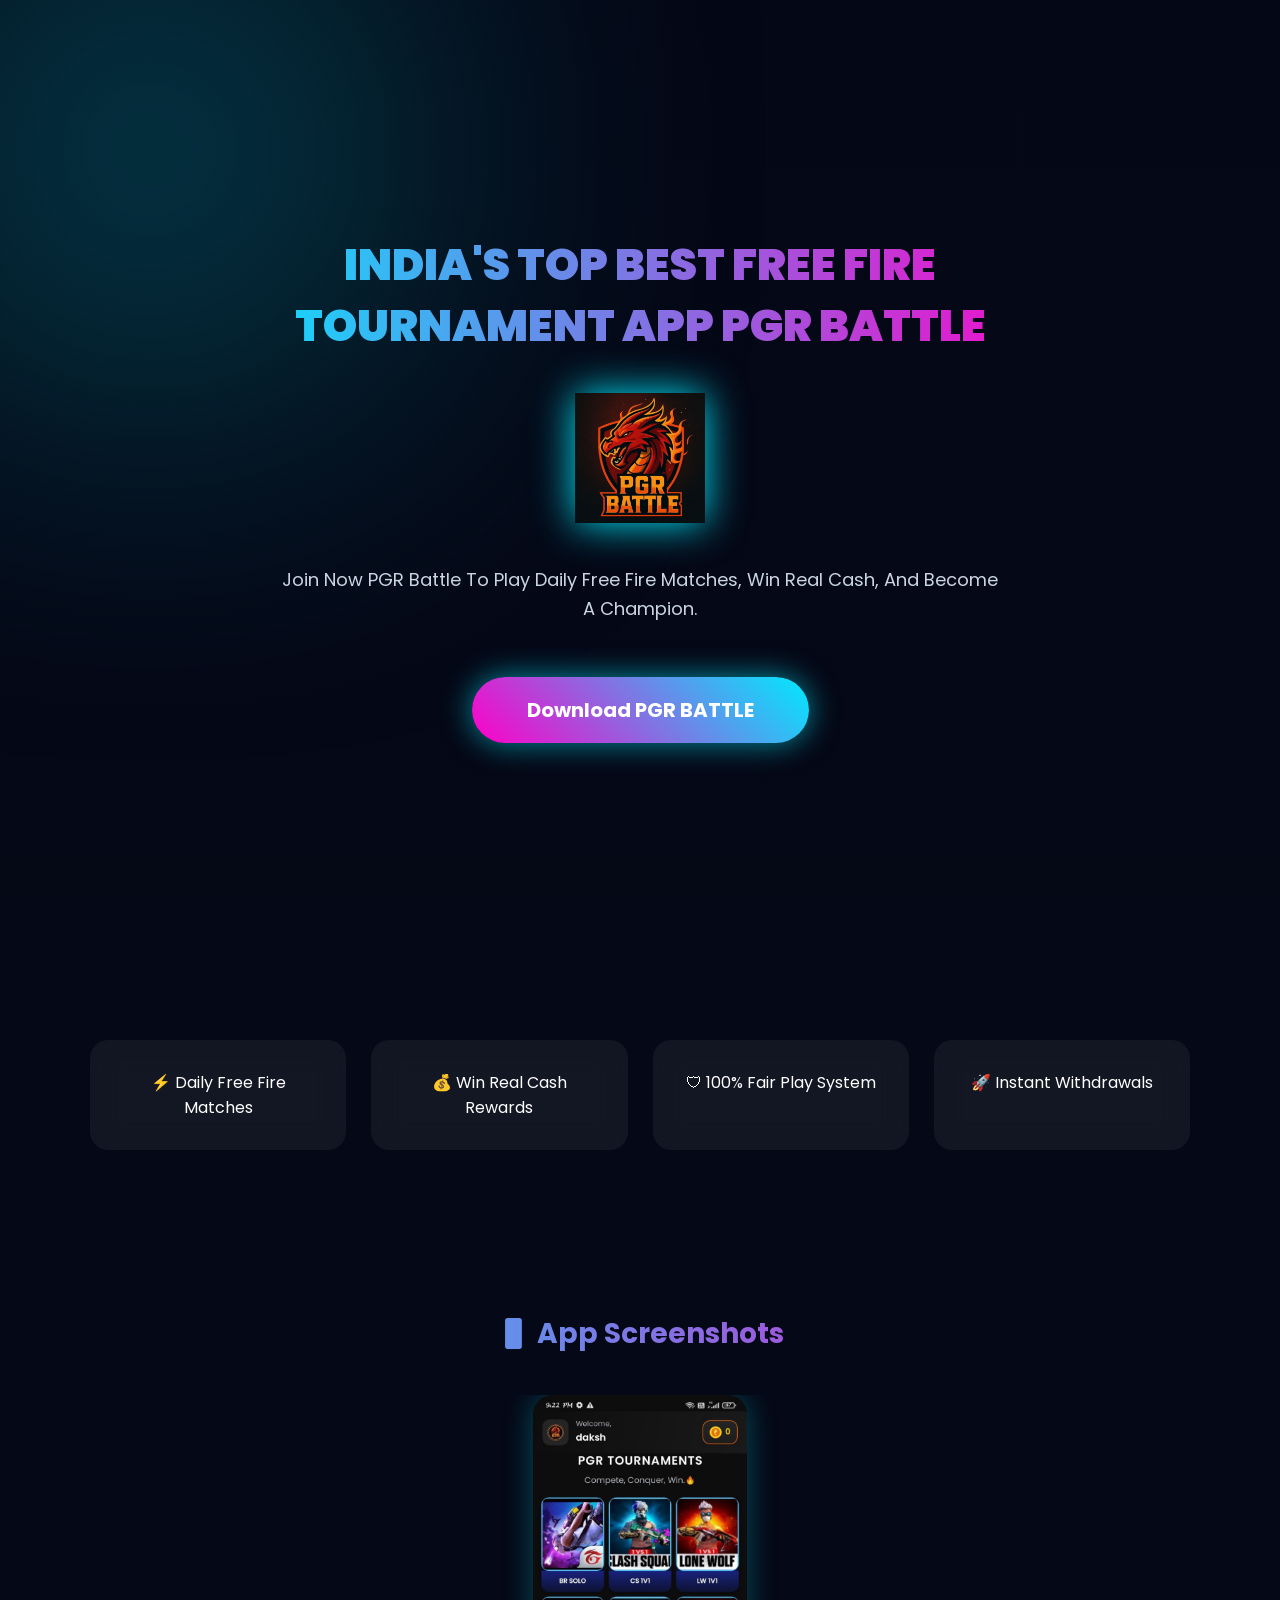
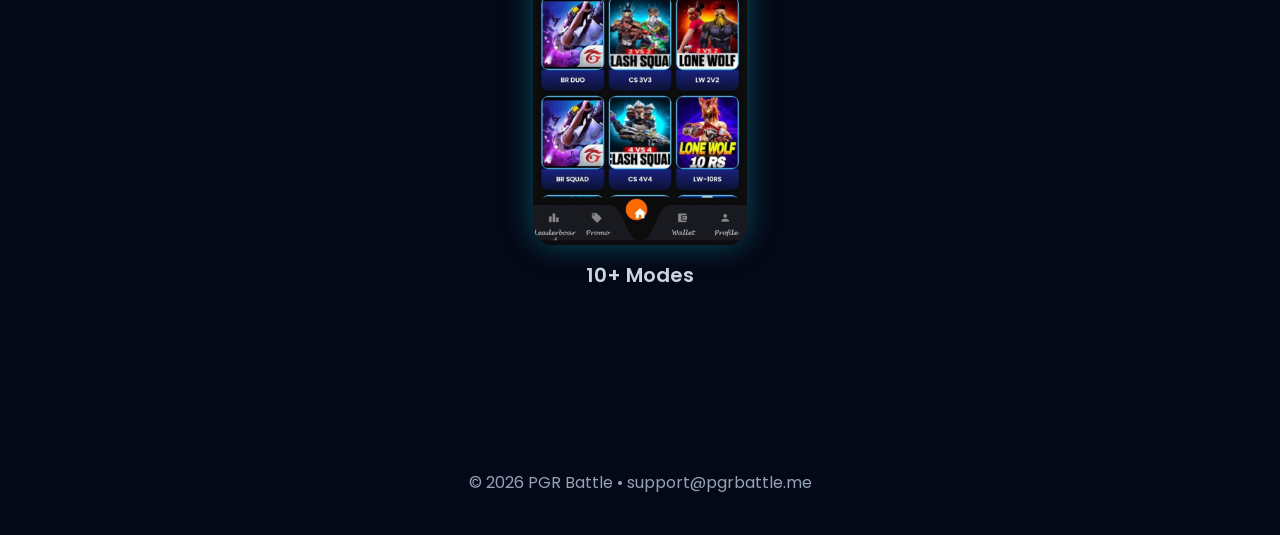
==== index.html @ 838b014e "Update index.html" ====
<!DOCTYPE html>
<html lang="en">
<head>

<meta charset="UTF-8">
<meta name="viewport" content="width=device-width, initial-scale=1.0">

<title>PGR Battle — Official Download</title>

<link rel="icon" href="favicon.ico">

<link href="https://fonts.googleapis.com/css2?family=Poppins:wght@400;600;800;900&display=swap" rel="stylesheet">

<style>

/* ===== GLOBAL ===== */
body{
margin:0;
font-family:Poppins;
background:#050816;
color:white;
overflow-x:hidden;
}

/* Gaming background */
body::before{
content:"";
position:fixed;
inset:0;
background:
linear-gradient(rgba(5,8,22,.92),rgba(5,8,22,.96)),
url("https://i.pinimg.com/736x/da/30/4a/da304a2255f08fb542d54245d969a641.jpg");
background-size:cover;
background-position:center;
z-index:-2;
}

/* neon glow */
body::after{
content:"";
position:fixed;
width:600px;
height:600px;
background:radial-gradient(circle,#00eaff55,transparent);
top:-150px;
left:-150px;
filter:blur(140px);
z-index:-1;
}

/* HERO SECTION */
.hero{
height:100vh;
display:flex;
flex-direction:column;
justify-content:center;
align-items:center;
text-align:center;
padding:20px;
}

/* LOGO */
.logo{
width:130px;
margin-bottom:25px;
filter:drop-shadow(0 0 20px #00eaff);
}

/* TITLE */
.hero h1{
font-size:44px;
font-weight:900;
line-height:1.4;
max-width:900px;
background:linear-gradient(90deg,#00eaff,#ff00c8);
-webkit-background-clip:text;
-webkit-text-fill-color:transparent;
}

/* DESCRIPTION */
.hero p{
margin-top:18px;
font-size:18px;
color:#cbd5e1;
max-width:720px;
line-height:1.6;
}

/* DOWNLOAD BUTTON */
.download-btn{
margin-top:35px;
padding:18px 55px;
font-size:20px;
font-weight:700;
border-radius:60px;
background:linear-gradient(45deg,#ff00c8,#00eaff);
color:white;
text-decoration:none;
box-shadow:0 0 30px rgba(0,234,255,.6);
transition:.3s;
}

.download-btn:hover{
transform:scale(1.1);
box-shadow:0 0 60px #00eaff;
}

/* FEATURES */
.features{
margin:80px auto;
max-width:1100px;
display:grid;
grid-template-columns:repeat(auto-fit,minmax(250px,1fr));
gap:25px;
padding:20px;
}

.card{
background:rgba(255,255,255,0.06);
backdrop-filter:blur(15px);
padding:30px;
border-radius:18px;
text-align:center;
transition:.3s;
}

.card:hover{
transform:translateY(-10px);
box-shadow:0 0 25px #00eaff55;
}

/* SCREENSHOT SLIDER */

.screenshot-section{
text-align:center;
margin:100px auto;
padding:20px;
}

.screenshot-section h2{
margin-bottom:40px;
font-size:28px;
background:linear-gradient(90deg,#00eaff,#ff00c8);
-webkit-background-clip:text;
-webkit-text-fill-color:transparent;
}

.carousel-wrapper{
width:100%;
overflow:hidden;
max-width:900px;
margin:auto;
}

.carousel-track{
display:flex;
transition:transform 0.8s ease-in-out;
}

.slide{
min-width:100%;
display:flex;
flex-direction:column;
align-items:center;
}

.slide img{
height:450px;
border-radius:20px;
box-shadow:0 0 30px rgba(0,234,255,.3);
}

.slide p{
margin-top:15px;
font-size:20px;
font-weight:600;
color:#cbd5e1;
}

footer{
text-align:center;
padding:40px;
color:#94a3b8;
}

</style>
</head>

<body>

<section class="hero">

<!-- TITLE -->
<h1 class="title">
INDIA'S TOP BEST FREE FIRE TOURNAMENT APP PGR BATTLE
</h1>


<!-- APP LOGO -->
<img src="20260303_100149.png" class="logo" alt="PGR Battle Logo">

<style>
 logo {
  width: 100%;
  max-width: 1024px;
}
</style>

  <!-- DESCRIPTION -->
<p class="text">
Join Now PGR Battle To Play Daily Free Fire Matches, Win Real Cash, And Become A Champion.
</p>

<!-- DOWNLOAD BUTTON -->
<a class="download-btn"
href="https://github.com/DakshDagar001/pgrbattle-website/releases/download/v1.0-alpha/PGRBattle.apk">
Download PGR BATTLE
</a>

</section>

<!-- FEATURES SECTION -->
<section class="features">

<div class="card">⚡ Daily Free Fire Matches</div>
<div class="card">💰 Win Real Cash Rewards</div>
<div class="card">🛡 100% Fair Play System</div>
<div class="card">🚀 Instant Withdrawals</div>

</section>

<!-- SCREENSHOT CAROUSEL -->
<section class="screenshot-section">

<h2>📱 App Screenshots</h2>

<div class="carousel-wrapper">
  <div class="carousel-track" id="carouselTrack">

    <div class="slide">
      <img src="screenshot2.jpg">
      <p>10+ Modes</p>
    </div>

    <div class="slide">
      <img src="screenshot1.jpg">
      <p>Match Section</p>
    </div>

    <div class="slide">
      <img src="screenshot3.jpg">
      <p>Daily Tournaments</p>
    </div>

    <div class="slide">
      <img src="screenshot4.jpg">
      <p>Tournament Info</p>
    </div>

    <div class="slide">
      <img src="screenshot5.jpg">
      <p>Profile</p>
    </div>

    <div class="slide">
      <img src="Screenshot_20260304-121710.jpg">
      <p>Leaderbord</p>
    </div>

    <div class="slide">
      <img src="Screenshot_20260304-121703.jpg">
      <p>Deposit section</p>
    </div>

    <div class="slide">
      <img src="Screenshot_20260304-121710.jpg">
      <p>Withdrawal section</p>
    </div>

  </div>
</div>

</section>
  
<footer>
© 2026 PGR Battle • support@pgrbattle.me
</footer>
<script>

/* AUTO SLIDER */
let index = 0;
const track = document.getElementById("carouselTrack");
const slides = document.querySelectorAll(".slide");

setInterval(() => {
    index++;
    if(index >= slides.length){
        index = 0;
    }
    track.style.transform = `translateX(-${index * 100}%)`;
}, 4000); // change slide every 4 sec

</script>
</body>
</html>
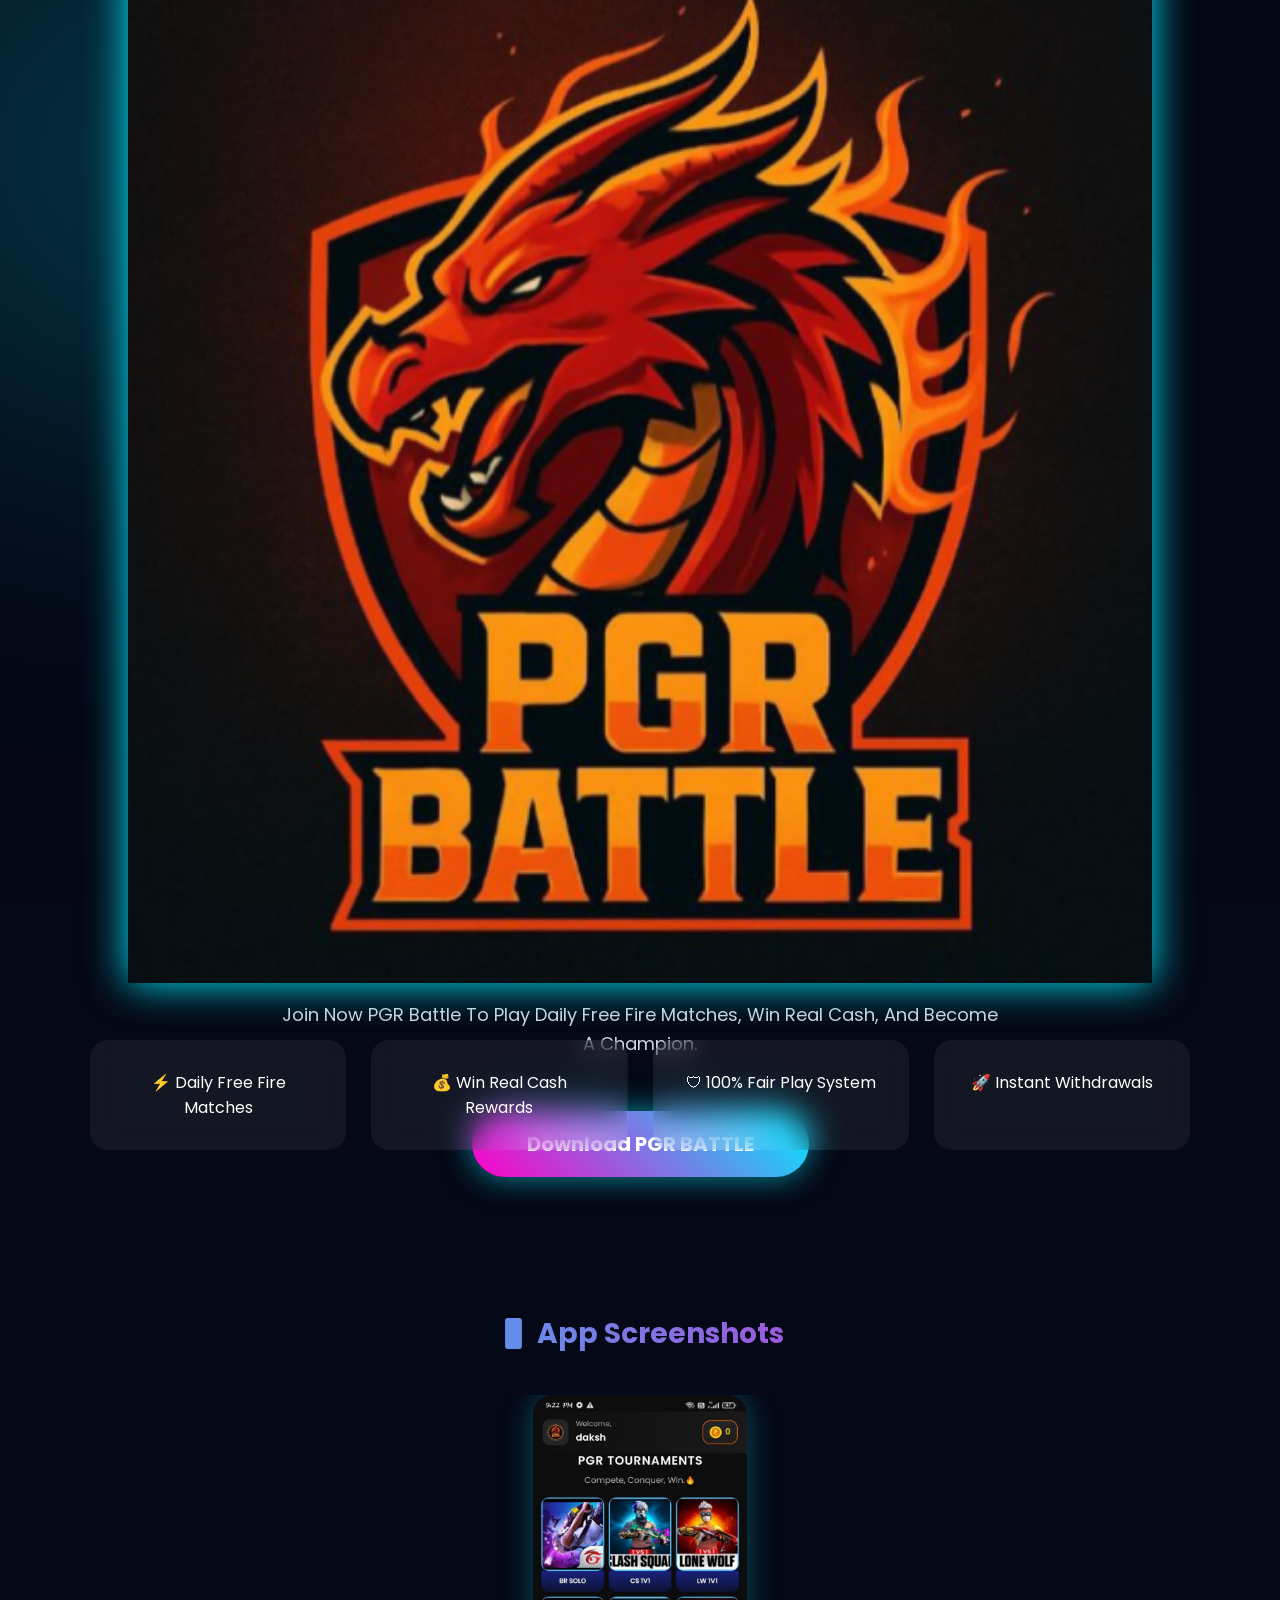
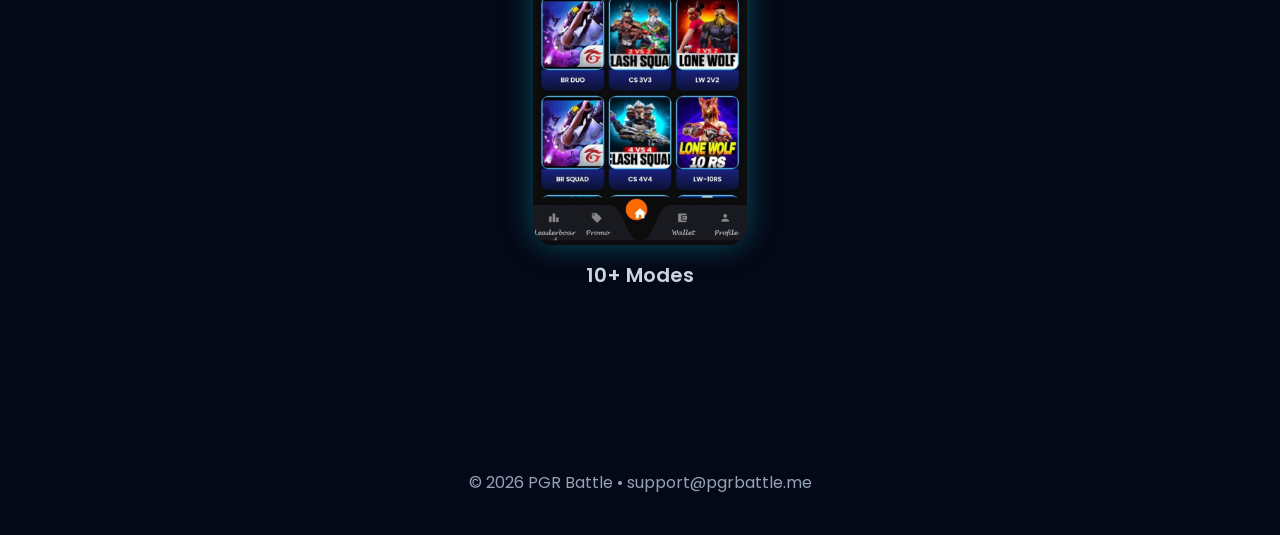
==== commit edb91ea2: "Update index.html" ====
--- a/index.html
+++ b/index.html
@@ -200,9 +200,12 @@
 <img src="20260303_100149.png" class="logo" alt="PGR Battle Logo">
 
 <style>
- logo {
+.logo {
   width: 100%;
   max-width: 1024px;
+  height: auto;
+  display: block;
+  margin: auto;
 }
 </style>
 
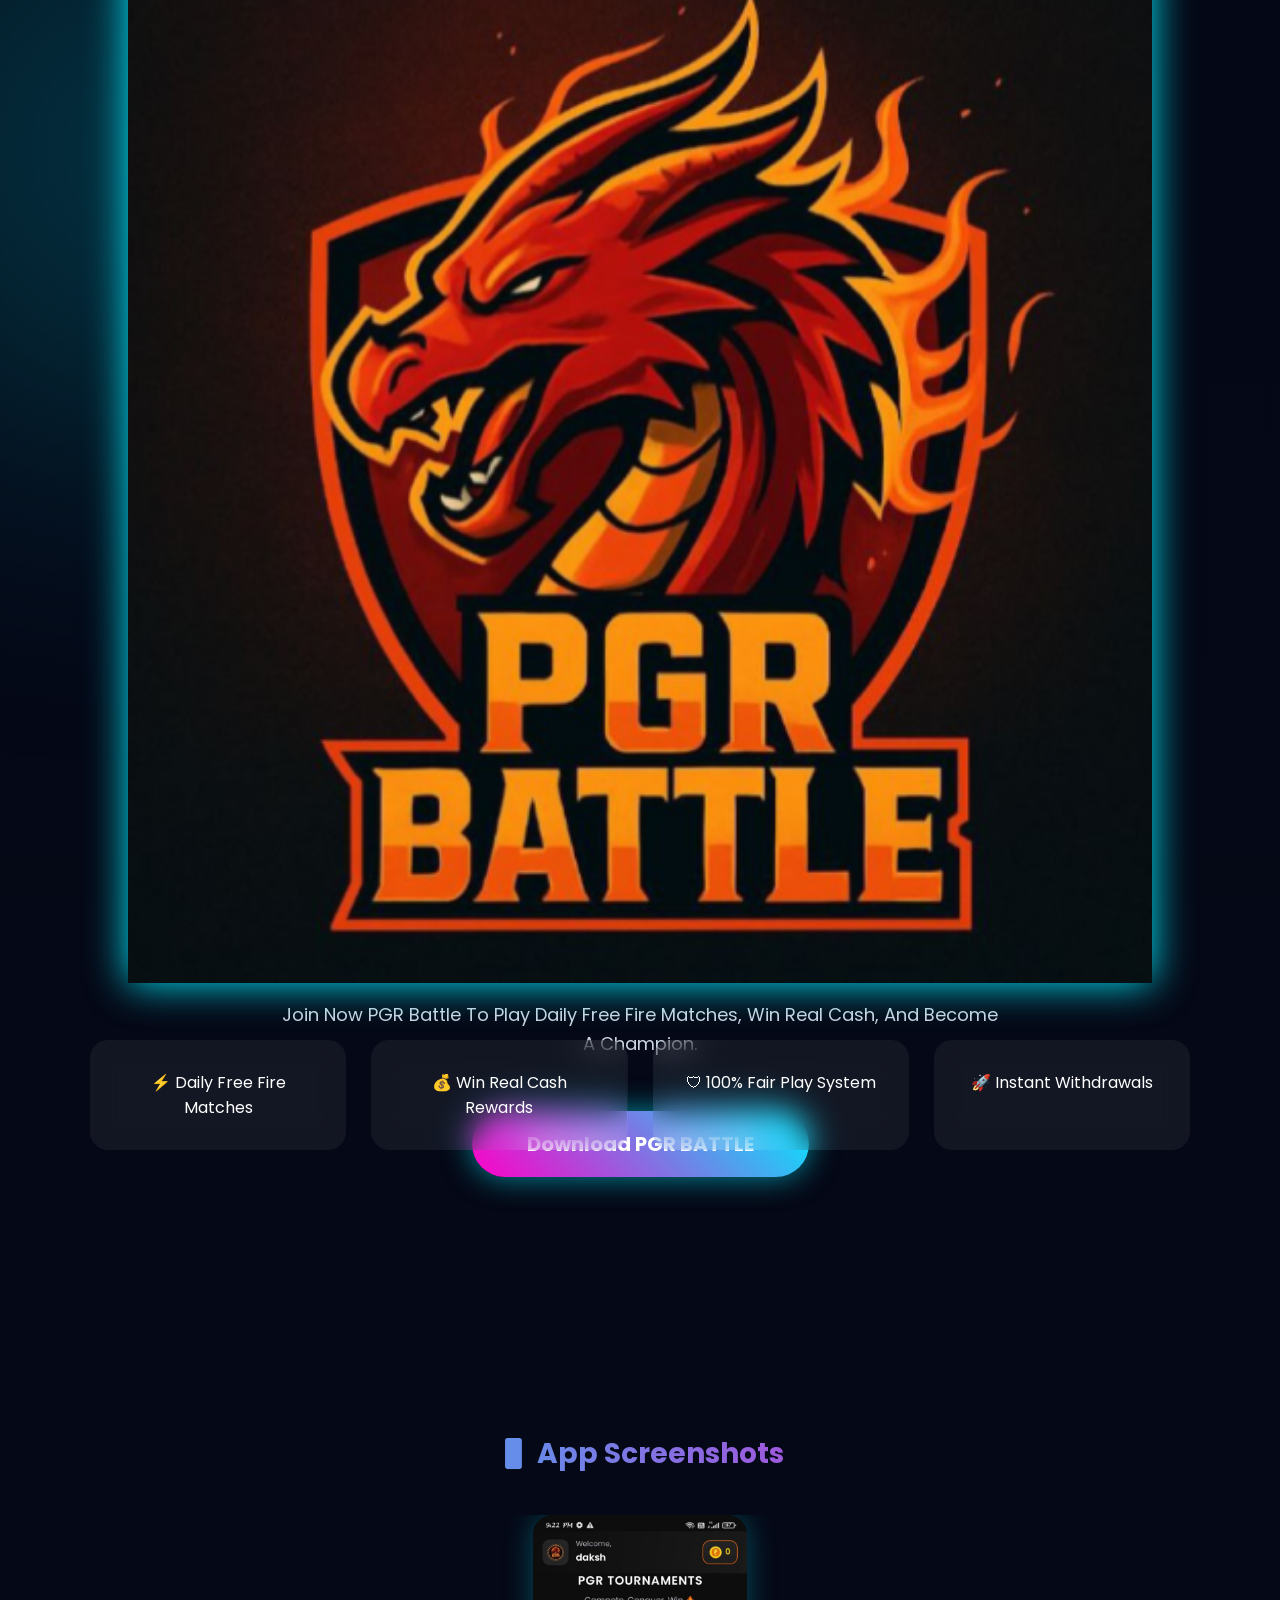
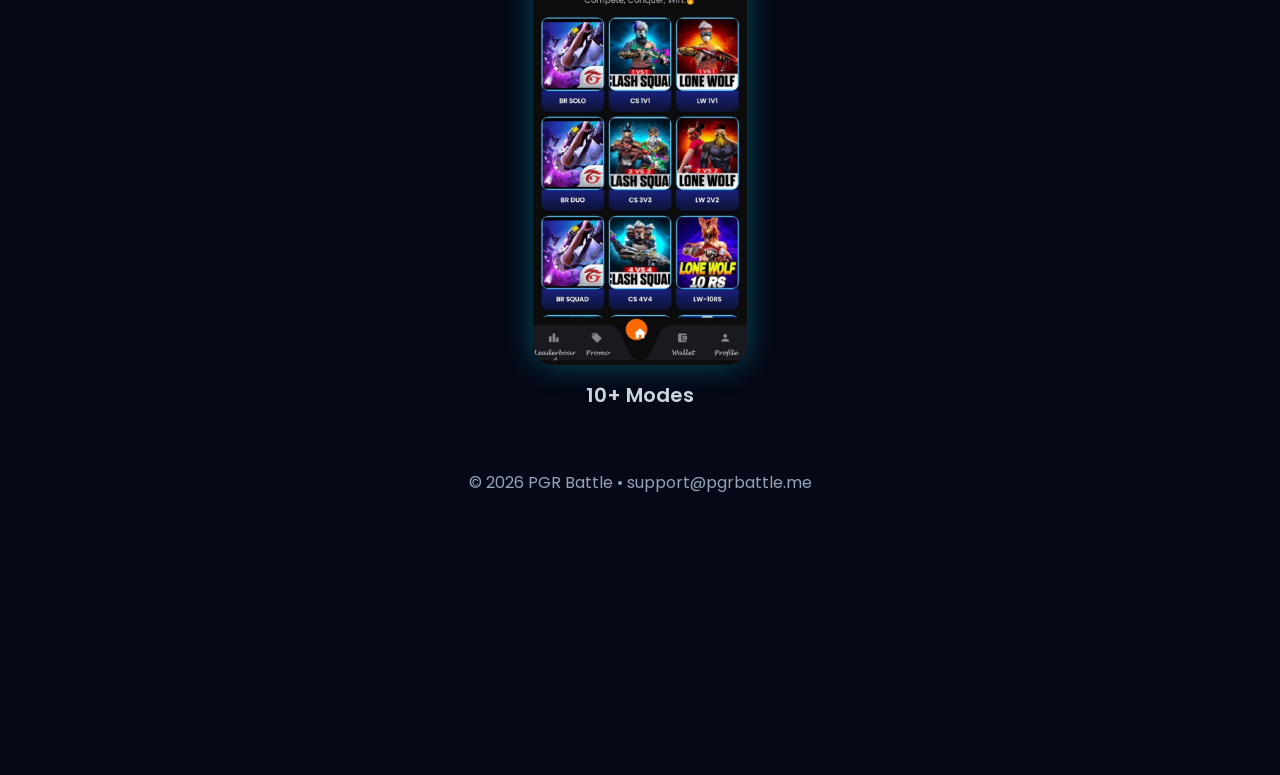
==== commit 3c27b67d: "Update index.html" ====
--- a/index.html
+++ b/index.html
@@ -234,6 +234,7 @@
 
 <!-- SCREENSHOT CAROUSEL -->
 <section class="screenshot-section">
+<section class="screenshot-section">
 
 <h2>📱 App Screenshots</h2>
 
@@ -267,23 +268,11 @@
 
     <div class="slide">
       <img src="Screenshot_20260304-121710.jpg">
-      <p>Leaderbord</p>
-    </div>
-
-    <div class="slide">
-      <img src="Screenshot_20260304-121703.jpg">
-      <p>Deposit section</p>
-    </div>
-
-    <div class="slide">
-      <img src="Screenshot_20260304-121710.jpg">
-      <p>Withdrawal section</p>
+      <p>Leaderboard</p>
     </div>
 
   </div>
 </div>
-
-</section>
   
 <footer>
 © 2026 PGR Battle • support@pgrbattle.me
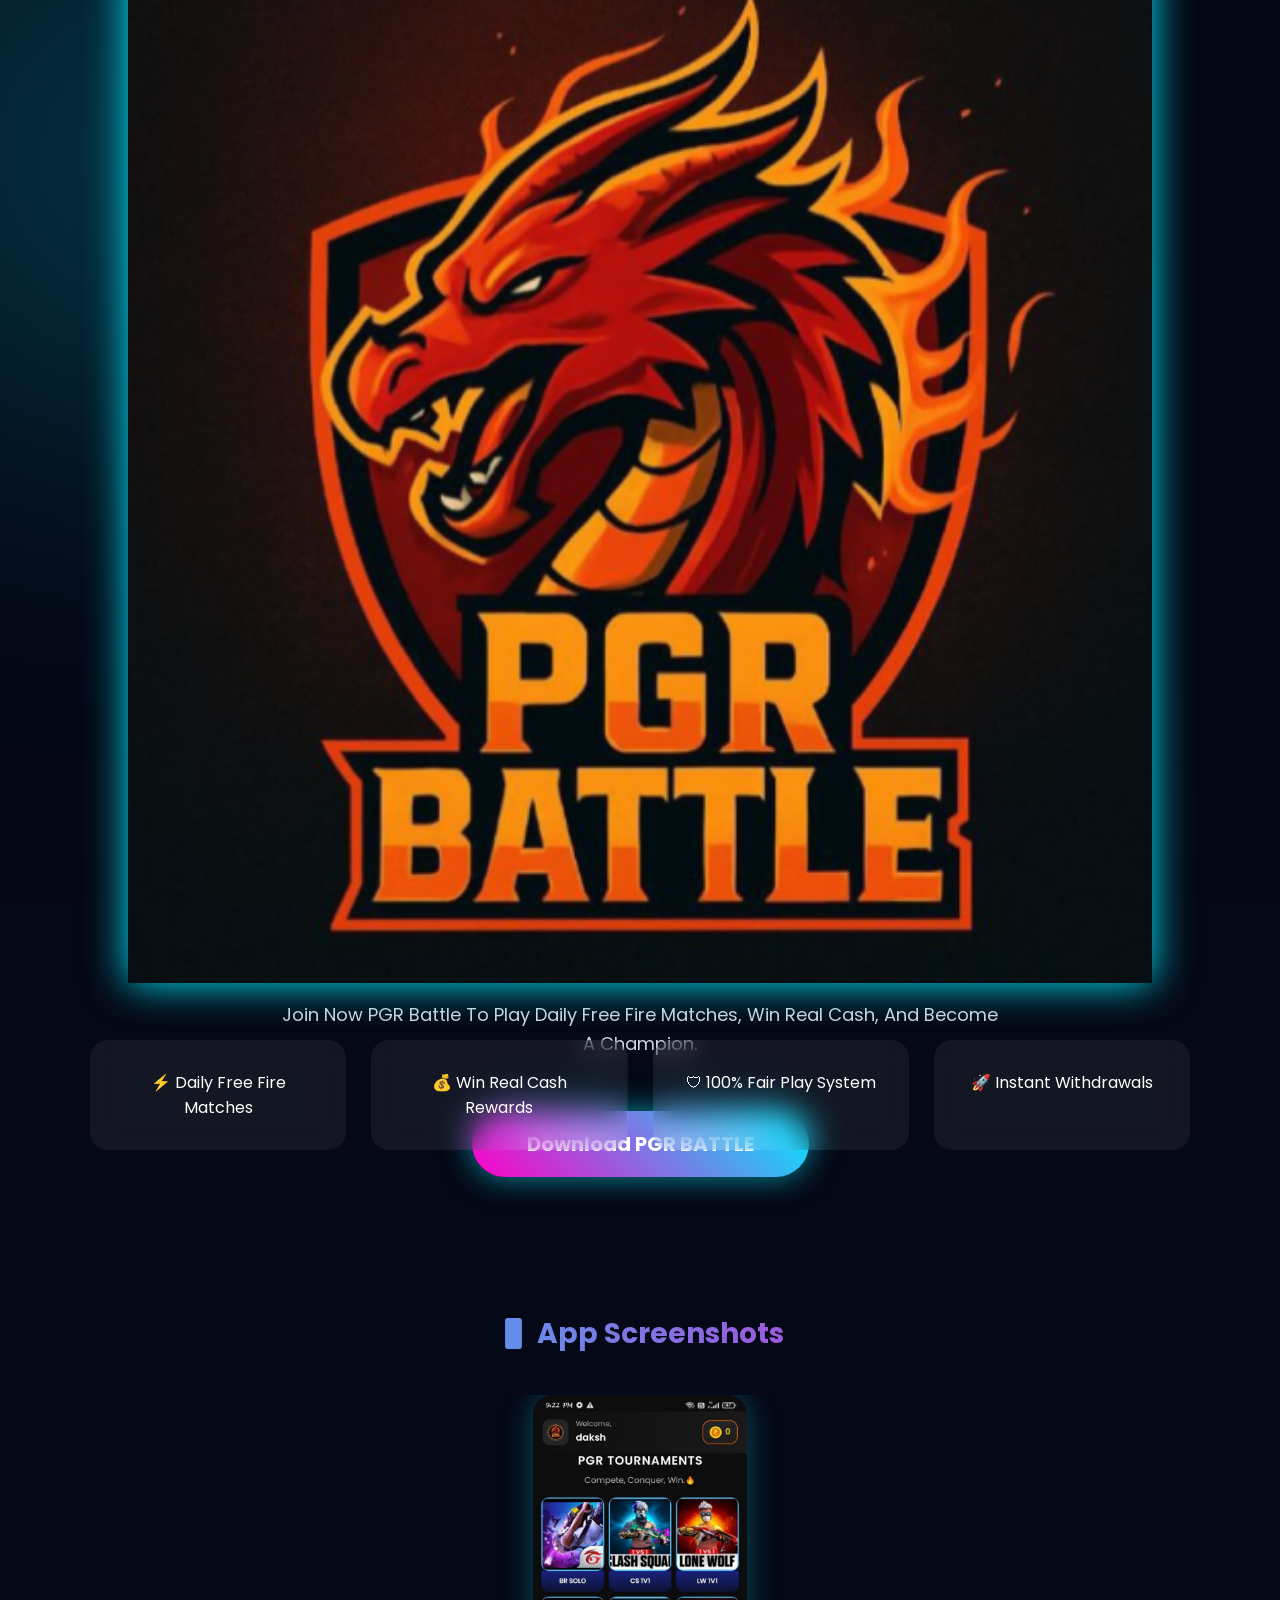
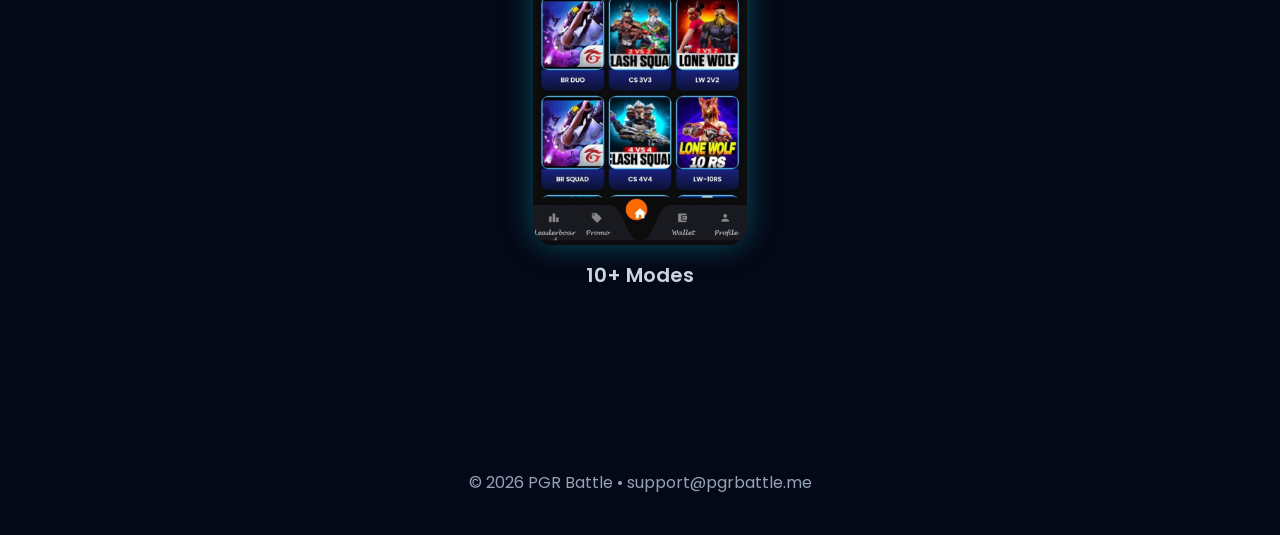
==== commit 95be0463: "Fix duplicate screenshot section in index.html Removed duplicate screenshot section and adjusted foo" ====
--- a/index.html
+++ b/index.html
@@ -234,7 +234,6 @@
 
 <!-- SCREENSHOT CAROUSEL -->
 <section class="screenshot-section">
-<section class="screenshot-section">
 
 <h2>📱 App Screenshots</h2>
 
@@ -273,6 +272,8 @@
 
   </div>
 </div>
+
+</section>
   
 <footer>
 © 2026 PGR Battle • support@pgrbattle.me
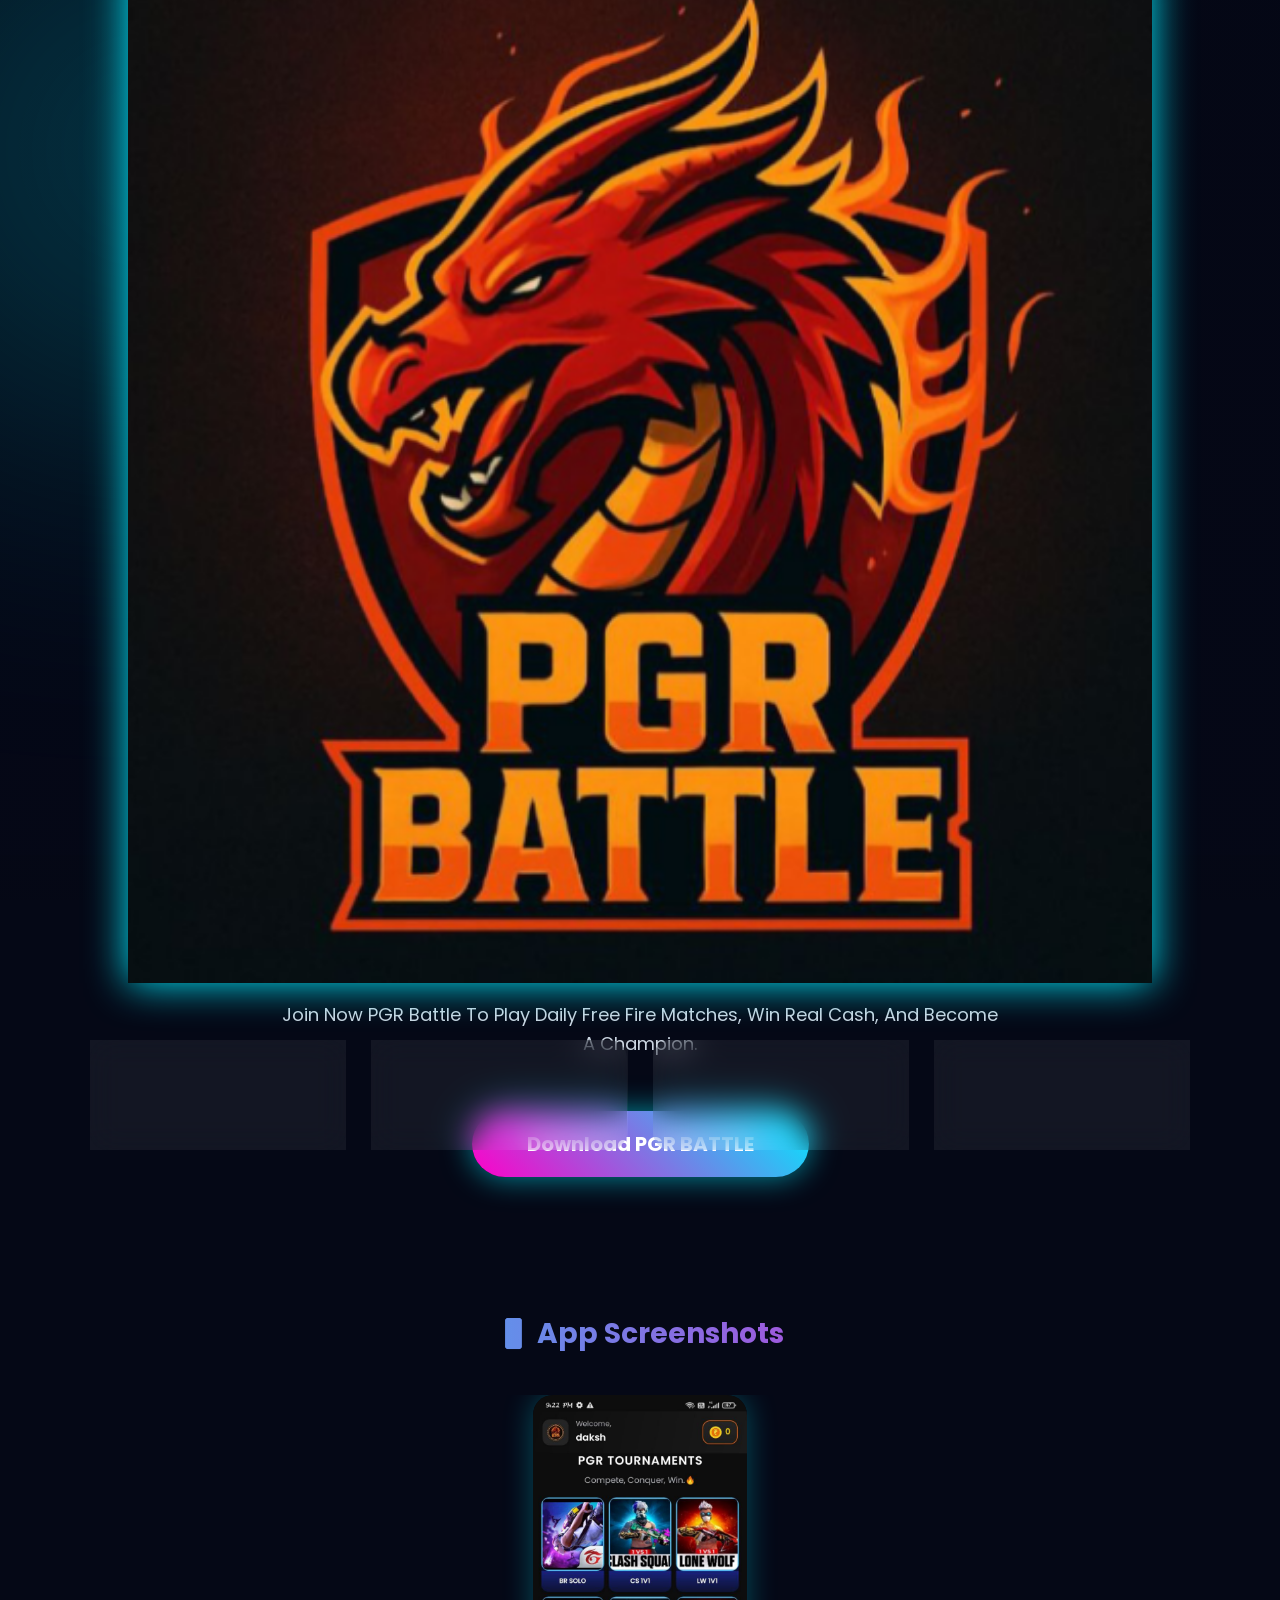
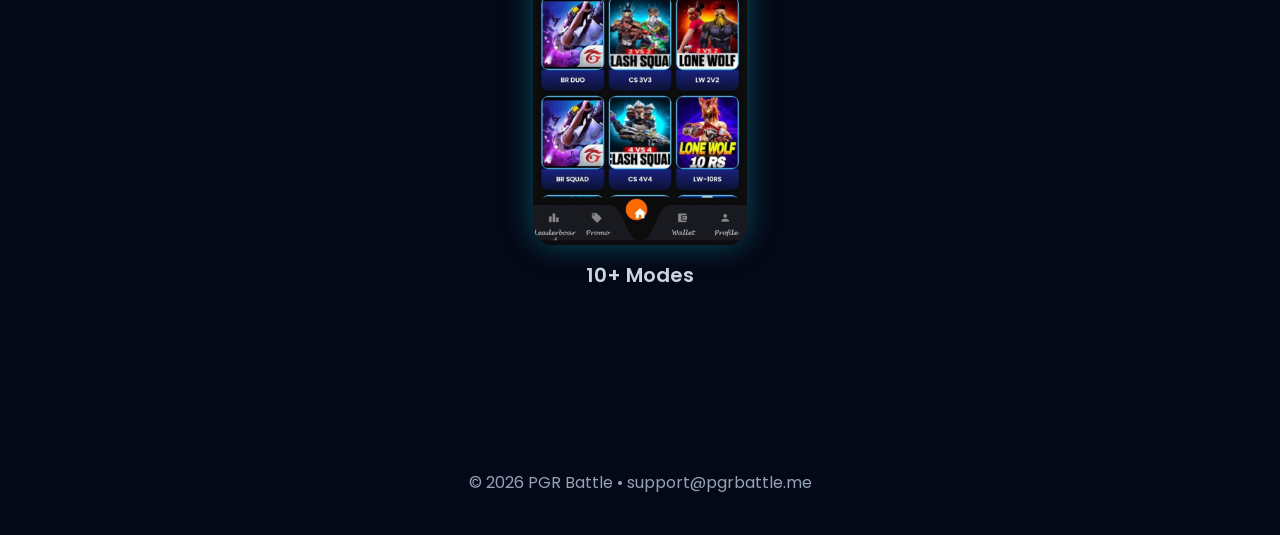
==== commit 978f4616: "Update index.html" ====
--- a/index.html
+++ b/index.html
@@ -192,7 +192,7 @@
 
 <!-- TITLE -->
 <h1 class="title">
-INDIA'S TOP BEST FREE FIRE TOURNAMENT APP PGR BATTLE
+INDIA'S  TOP BEST FREE FIRE TOURNAMENT APP  PGR  BATTLE
 </h1>
 
 
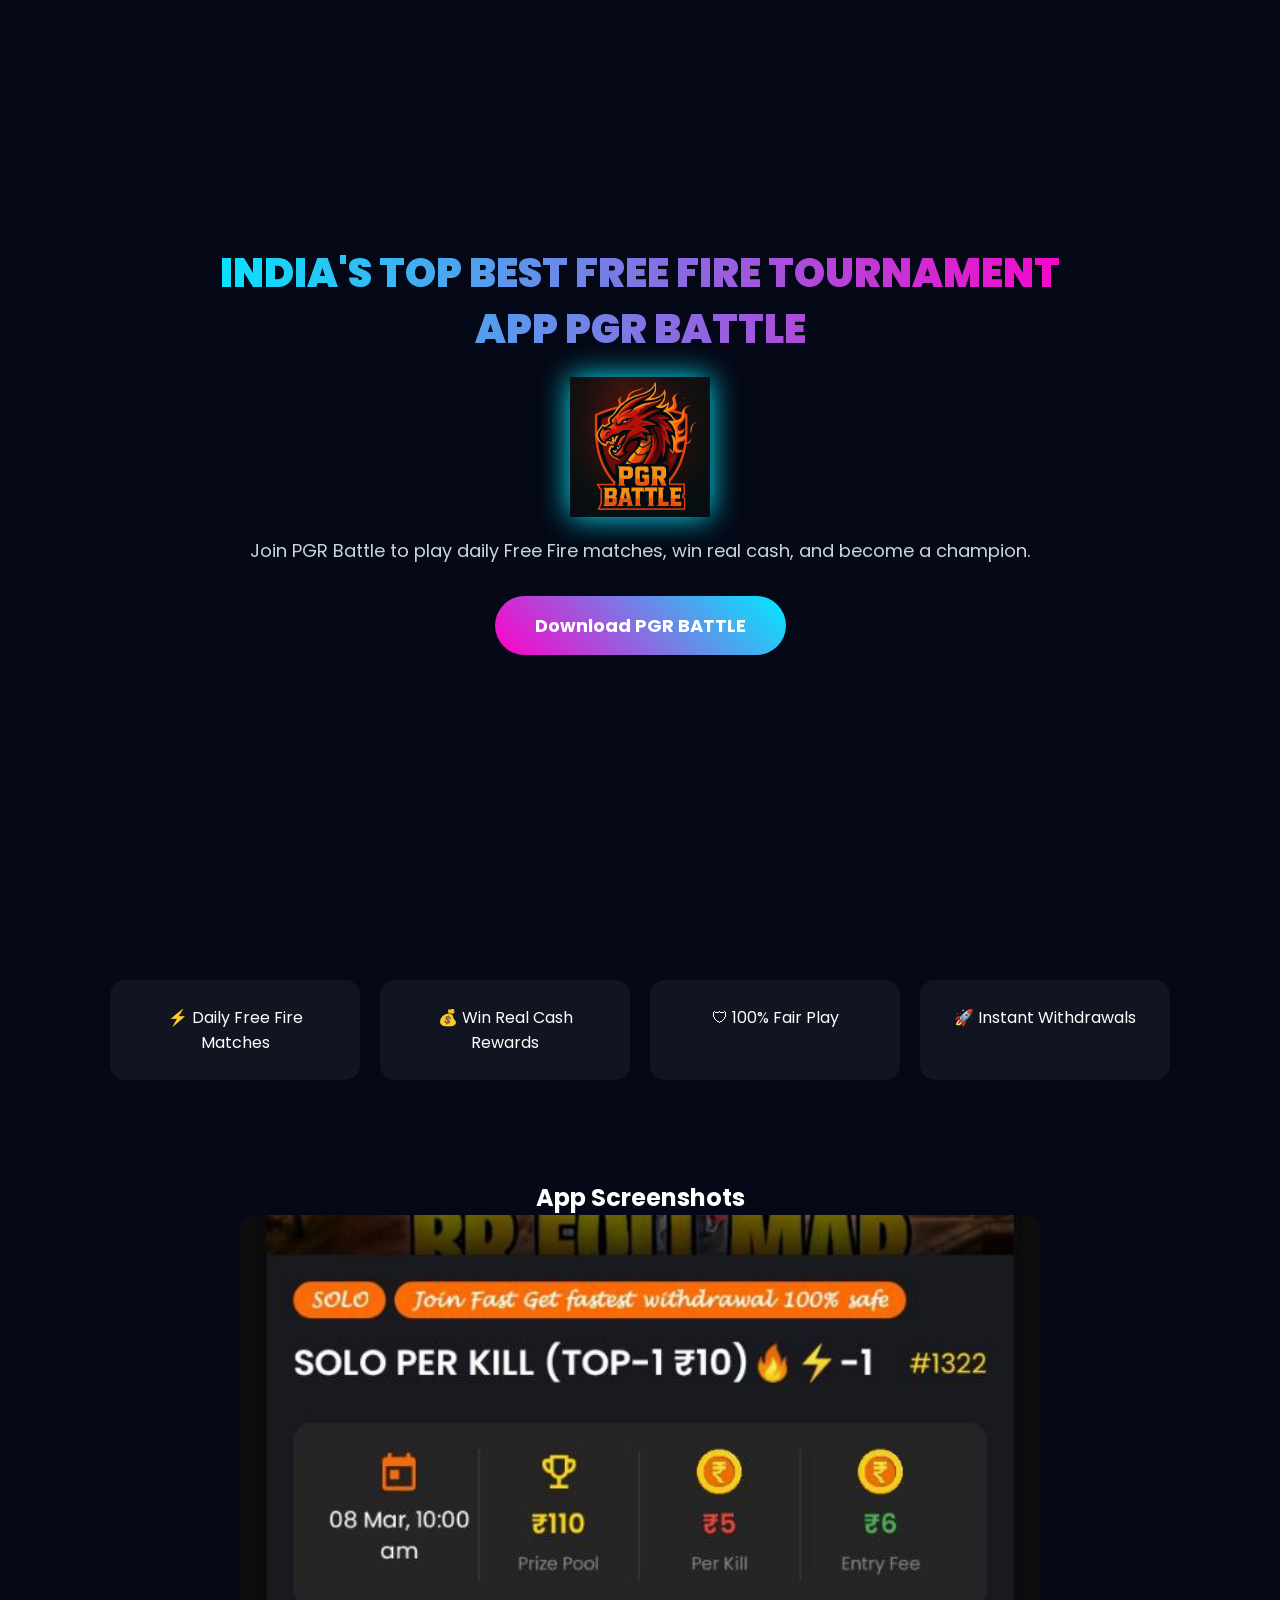
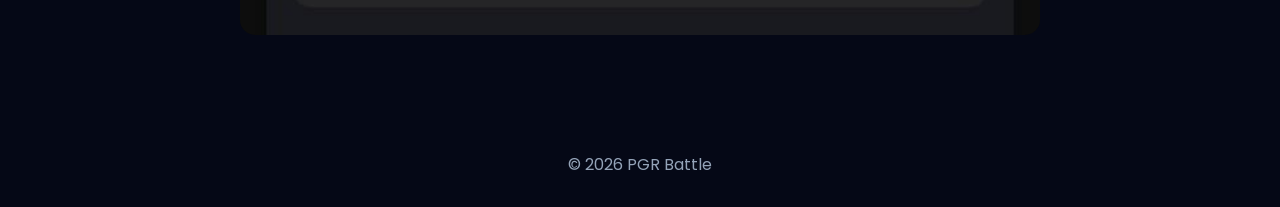
==== commit cf69f04b: "Refactor HTML structure and styles for clarity" ====
--- a/index.html
+++ b/index.html
@@ -1,28 +1,30 @@
 <!DOCTYPE html>
 <html lang="en">
 <head>
-
 <meta charset="UTF-8">
 <meta name="viewport" content="width=device-width, initial-scale=1.0">
 
 <title>PGR Battle — Official Download</title>
 
-<link rel="icon" href="favicon.ico">
-
 <link href="https://fonts.googleapis.com/css2?family=Poppins:wght@400;600;800;900&display=swap" rel="stylesheet">
 
 <style>
 
 /* ===== GLOBAL ===== */
+*{
+margin:0;
+padding:0;
+box-sizing:border-box;
+}
+
 body{
-margin:0;
 font-family:Poppins;
 background:#050816;
 color:white;
 overflow-x:hidden;
 }
 
-/* Gaming background */
+/* BACKGROUND */
 body::before{
 content:"";
 position:fixed;
@@ -35,151 +37,114 @@
 z-index:-2;
 }
 
-/* neon glow */
-body::after{
-content:"";
-position:fixed;
-width:600px;
-height:600px;
-background:radial-gradient(circle,#00eaff55,transparent);
-top:-150px;
-left:-150px;
-filter:blur(140px);
-z-index:-1;
-}
-
-/* HERO SECTION */
+/* HERO */
 .hero{
-height:100vh;
+min-height:100vh;
 display:flex;
-flex-direction:column;
 justify-content:center;
 align-items:center;
 text-align:center;
-padding:20px;
+padding:40px 20px;
+}
+
+.container{
+max-width:900px;
+width:100%;
 }
 
 /* LOGO */
 .logo{
-width:130px;
-margin-bottom:25px;
-filter:drop-shadow(0 0 20px #00eaff);
+width:140px;
+margin:20px auto;
+display:block;
+filter:drop-shadow(0 0 15px #00eaff);
 }
 
 /* TITLE */
 .hero h1{
-font-size:44px;
+font-size:40px;
 font-weight:900;
 line-height:1.4;
-max-width:900px;
 background:linear-gradient(90deg,#00eaff,#ff00c8);
 -webkit-background-clip:text;
 -webkit-text-fill-color:transparent;
 }
 
-/* DESCRIPTION */
+/* TEXT */
 .hero p{
-margin-top:18px;
+margin-top:15px;
 font-size:18px;
 color:#cbd5e1;
-max-width:720px;
 line-height:1.6;
 }
 
-/* DOWNLOAD BUTTON */
+/* BUTTON */
 .download-btn{
-margin-top:35px;
-padding:18px 55px;
-font-size:20px;
+display:inline-block;
+margin-top:30px;
+padding:16px 40px;
+font-size:18px;
 font-weight:700;
-border-radius:60px;
+border-radius:50px;
 background:linear-gradient(45deg,#ff00c8,#00eaff);
 color:white;
 text-decoration:none;
-box-shadow:0 0 30px rgba(0,234,255,.6);
 transition:.3s;
 }
 
 .download-btn:hover{
-transform:scale(1.1);
-box-shadow:0 0 60px #00eaff;
+transform:scale(1.05);
 }
 
 /* FEATURES */
 .features{
-margin:80px auto;
 max-width:1100px;
+margin:60px auto;
 display:grid;
 grid-template-columns:repeat(auto-fit,minmax(250px,1fr));
-gap:25px;
+gap:20px;
 padding:20px;
 }
 
 .card{
-background:rgba(255,255,255,0.06);
-backdrop-filter:blur(15px);
-padding:30px;
-border-radius:18px;
-text-align:center;
-transition:.3s;
-}
-
-.card:hover{
-transform:translateY(-10px);
-box-shadow:0 0 25px #00eaff55;
-}
-
-/* SCREENSHOT SLIDER */
-
+background:rgba(255,255,255,0.05);
+padding:25px;
+border-radius:15px;
+text-align:center;
+}
+
+/* SCREENSHOTS */
 .screenshot-section{
 text-align:center;
-margin:100px auto;
-padding:20px;
-}
-
-.screenshot-section h2{
-margin-bottom:40px;
-font-size:28px;
-background:linear-gradient(90deg,#00eaff,#ff00c8);
--webkit-background-clip:text;
--webkit-text-fill-color:transparent;
+margin:80px auto;
 }
 
 .carousel-wrapper{
-width:100%;
 overflow:hidden;
-max-width:900px;
+max-width:800px;
 margin:auto;
 }
 
 .carousel-track{
 display:flex;
-transition:transform 0.8s ease-in-out;
+transition:0.6s;
 }
 
 .slide{
 min-width:100%;
-display:flex;
-flex-direction:column;
-align-items:center;
 }
 
 .slide img{
-height:450px;
-border-radius:20px;
-box-shadow:0 0 30px rgba(0,234,255,.3);
-}
-
-.slide p{
-margin-top:15px;
-font-size:20px;
-font-weight:600;
-color:#cbd5e1;
-}
-
+width:100%;
+max-height:420px;
+object-fit:cover;
+border-radius:15px;
+}
+
+/* FOOTER */
 footer{
 text-align:center;
-padding:40px;
+padding:30px;
 color:#94a3b8;
 }
 
@@ -189,110 +154,61 @@
 <body>
 
 <section class="hero">
-
-<!-- TITLE -->
-<h1 class="title">
-INDIA'S  TOP BEST FREE FIRE TOURNAMENT APP  PGR  BATTLE
-</h1>
-
-
-<!-- APP LOGO -->
-<img src="20260303_100149.png" class="logo" alt="PGR Battle Logo">
-
-<style>
-.logo {
-  width: 100%;
-  max-width: 1024px;
-  height: auto;
-  display: block;
-  margin: auto;
-}
-</style>
-
-  <!-- DESCRIPTION -->
-<p class="text">
-Join Now PGR Battle To Play Daily Free Fire Matches, Win Real Cash, And Become A Champion.
-</p>
-
-<!-- DOWNLOAD BUTTON -->
-<a class="download-btn"
-href="https://github.com/DakshDagar001/pgrbattle-website/releases/download/v1.0-alpha/PGRBattle.apk">
-Download PGR BATTLE
-</a>
-
+  <div class="container">
+
+    <h1>INDIA'S TOP BEST FREE FIRE TOURNAMENT APP PGR BATTLE</h1>
+
+    <img src="20260303_100149.png" class="logo">
+
+    <p>
+      Join PGR Battle to play daily Free Fire matches, win real cash, and become a champion.
+    </p>
+
+    <a class="download-btn"
+    href="https://github.com/DakshDagar001/pgrbattle-website/releases/download/v1.0-alpha/PGRBattle.apk">
+    Download PGR BATTLE
+    </a>
+
+  </div>
 </section>
 
-<!-- FEATURES SECTION -->
 <section class="features">
-
-<div class="card">⚡ Daily Free Fire Matches</div>
-<div class="card">💰 Win Real Cash Rewards</div>
-<div class="card">🛡 100% Fair Play System</div>
-<div class="card">🚀 Instant Withdrawals</div>
-
+  <div class="card">⚡ Daily Free Fire Matches</div>
+  <div class="card">💰 Win Real Cash Rewards</div>
+  <div class="card">🛡 100% Fair Play</div>
+  <div class="card">🚀 Instant Withdrawals</div>
 </section>
 
-<!-- SCREENSHOT CAROUSEL -->
 <section class="screenshot-section">
 
-<h2>📱 App Screenshots</h2>
+<h2>App Screenshots</h2>
 
 <div class="carousel-wrapper">
-  <div class="carousel-track" id="carouselTrack">
-
-    <div class="slide">
-      <img src="screenshot2.jpg">
-      <p>10+ Modes</p>
-    </div>
-
-    <div class="slide">
-      <img src="screenshot1.jpg">
-      <p>Match Section</p>
-    </div>
-
-    <div class="slide">
-      <img src="screenshot3.jpg">
-      <p>Daily Tournaments</p>
-    </div>
-
-    <div class="slide">
-      <img src="screenshot4.jpg">
-      <p>Tournament Info</p>
-    </div>
-
-    <div class="slide">
-      <img src="screenshot5.jpg">
-      <p>Profile</p>
-    </div>
-
-    <div class="slide">
-      <img src="Screenshot_20260304-121710.jpg">
-      <p>Leaderboard</p>
-    </div>
+  <div class="carousel-track" id="track">
+
+    <div class="slide"><img src="screenshot1.jpg"></div>
+    <div class="slide"><img src="screenshot2.jpg"></div>
+    <div class="slide"><img src="screenshot3.jpg"></div>
 
   </div>
 </div>
 
 </section>
-  
+
 <footer>
-© 2026 PGR Battle • support@pgrbattle.me
+© 2026 PGR Battle
 </footer>
+
 <script>
-
-/* AUTO SLIDER */
-let index = 0;
-const track = document.getElementById("carouselTrack");
+let i = 0;
+const track = document.getElementById("track");
 const slides = document.querySelectorAll(".slide");
 
-setInterval(() => {
-    index++;
-    if(index >= slides.length){
-        index = 0;
-    }
-    track.style.transform = `translateX(-${index * 100}%)`;
-}, 4000); // change slide every 4 sec
-
+setInterval(()=>{
+  i = (i + 1) % slides.length;
+  track.style.transform = `translateX(-${i*100}%)`;
+},3000);
 </script>
+
 </body>
 </html>
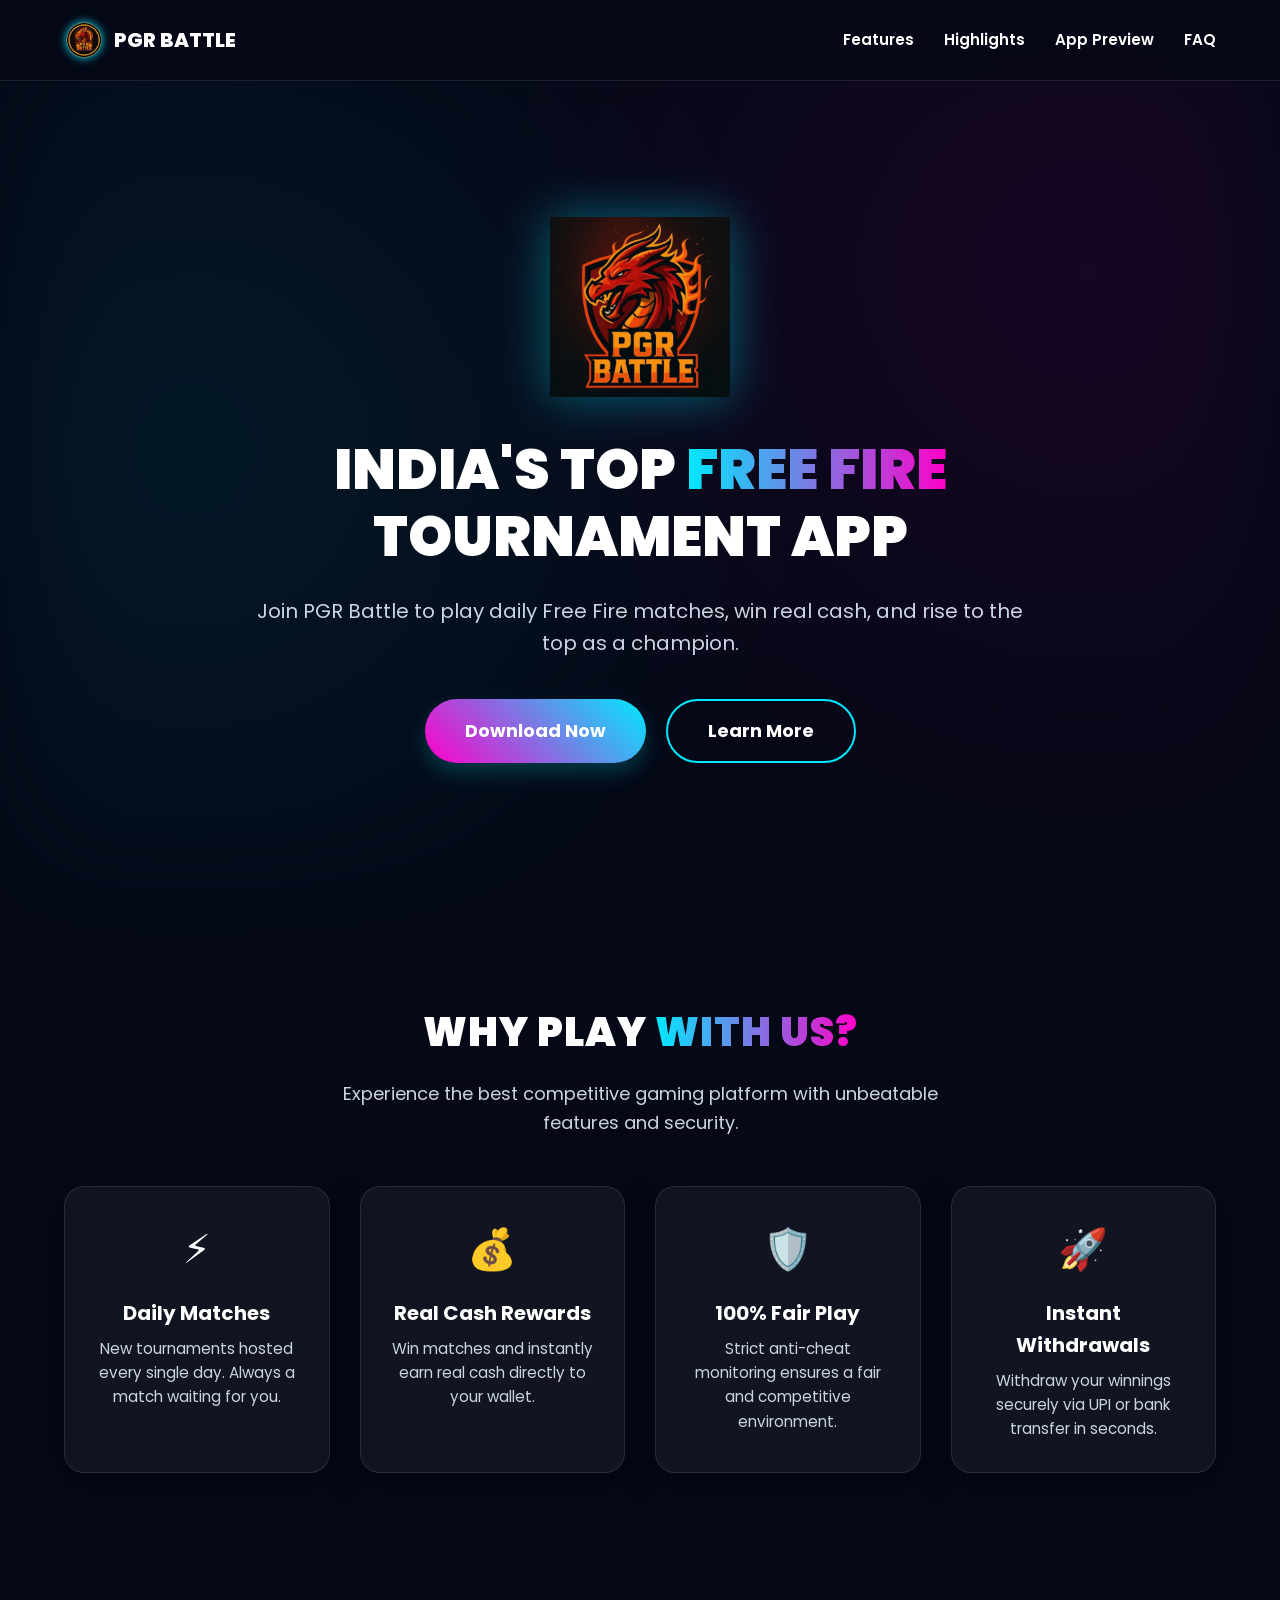
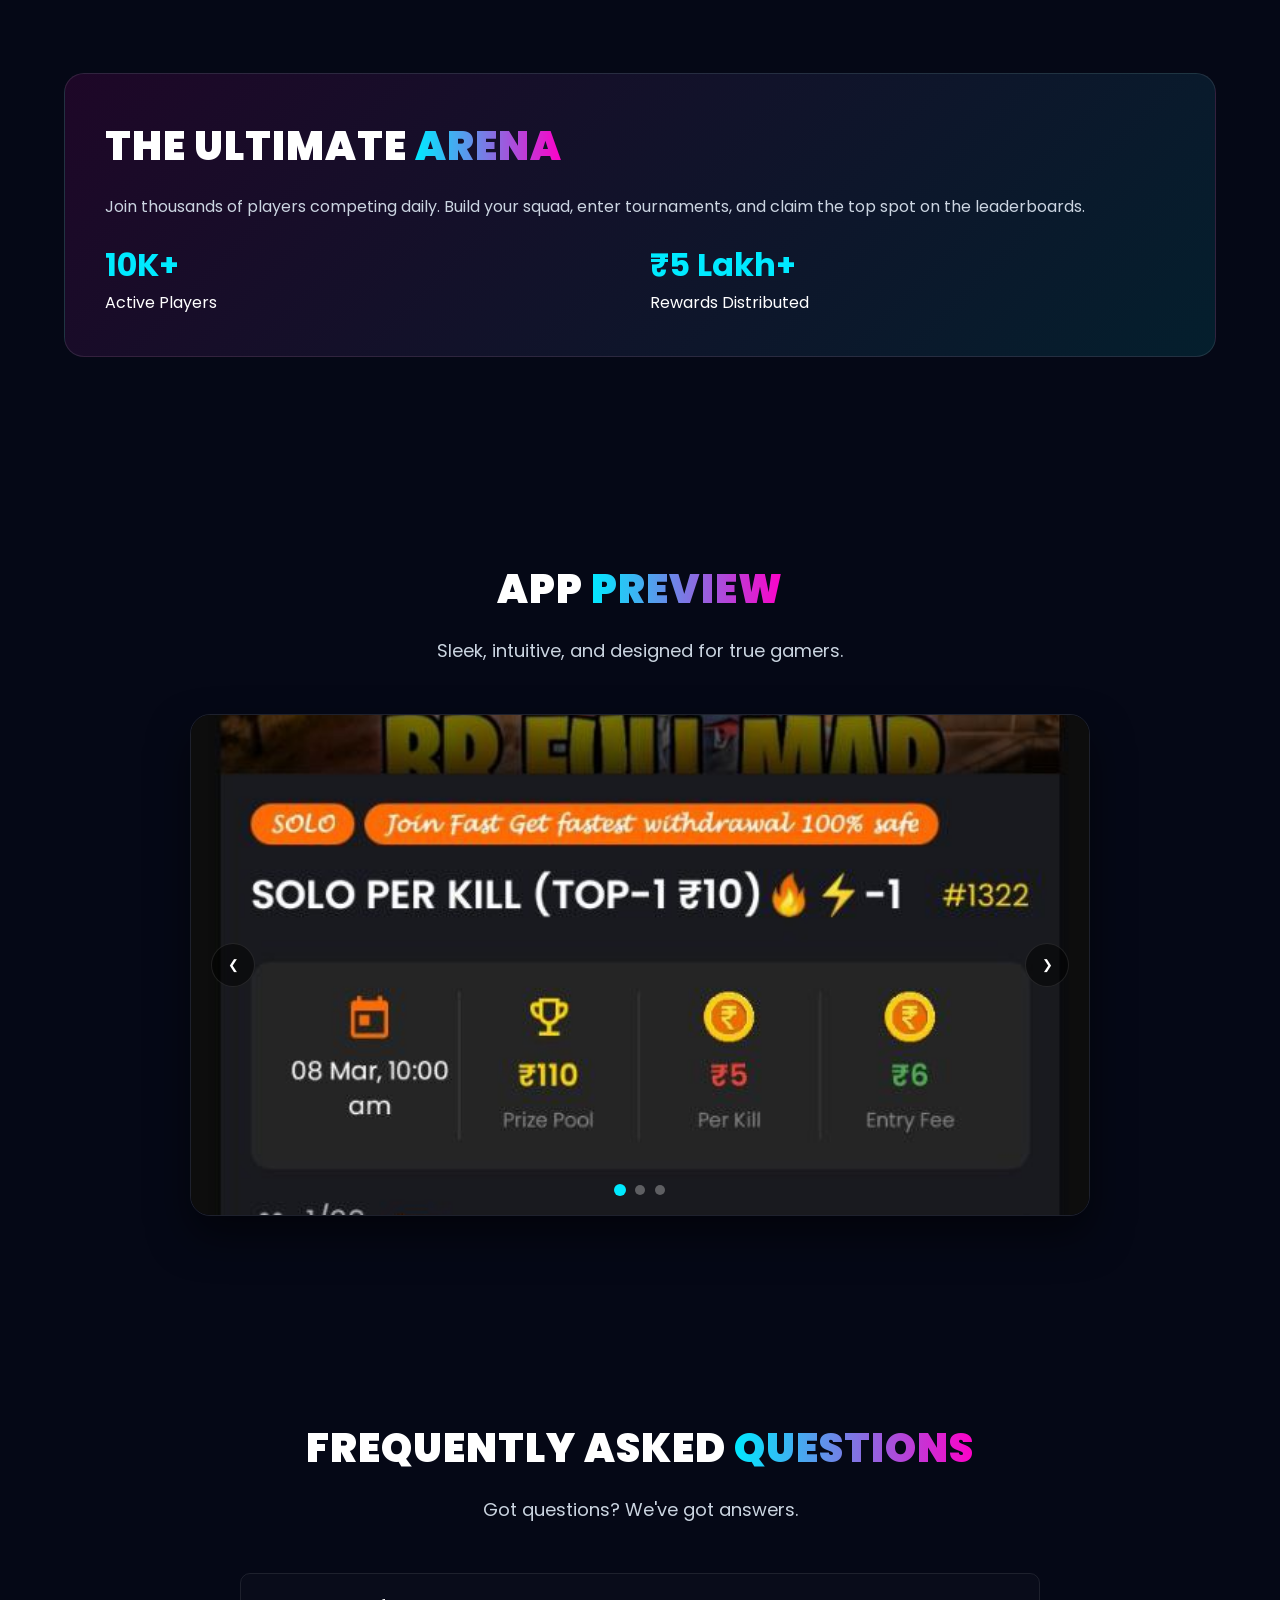
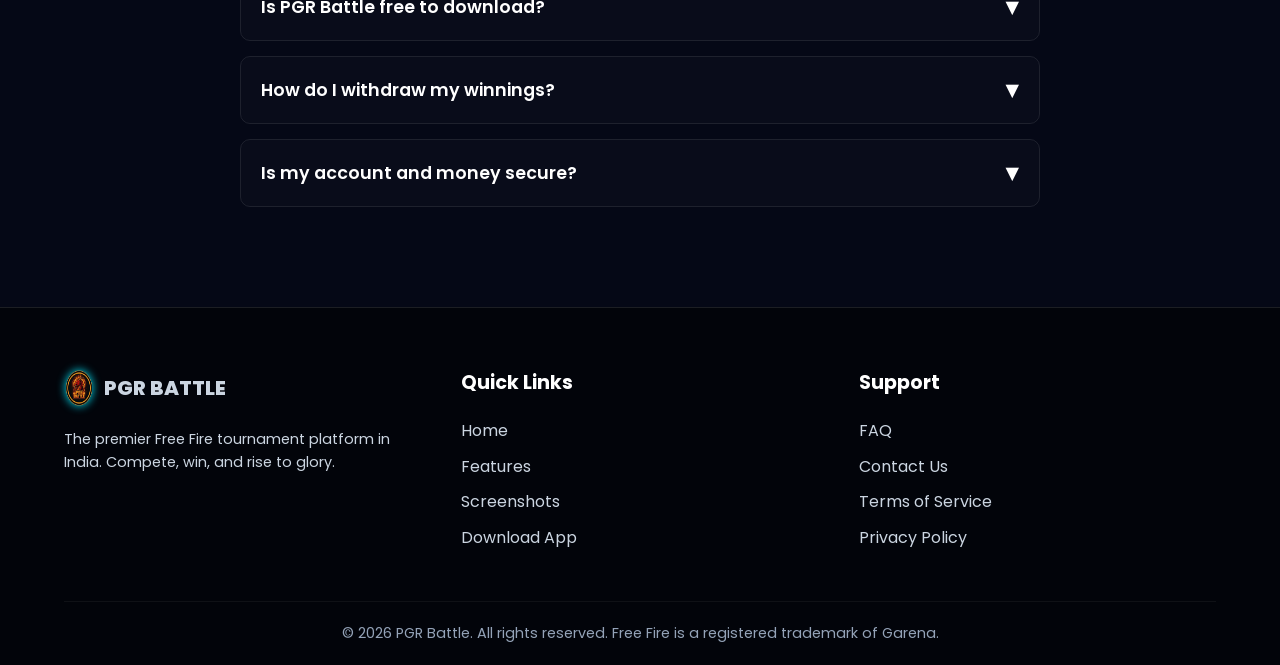
==== commit 7cdc91ca: "Update PGRBattle website" ====
--- a/index.html
+++ b/index.html
@@ -1,214 +1,270 @@
 <!DOCTYPE html>
 <html lang="en">
 <head>
-<meta charset="UTF-8">
-<meta name="viewport" content="width=device-width, initial-scale=1.0">
-
-<title>PGR Battle — Official Download</title>
-
-<link href="https://fonts.googleapis.com/css2?family=Poppins:wght@400;600;800;900&display=swap" rel="stylesheet">
-
-<style>
-
-/* ===== GLOBAL ===== */
-*{
-margin:0;
-padding:0;
-box-sizing:border-box;
-}
-
-body{
-font-family:Poppins;
-background:#050816;
-color:white;
-overflow-x:hidden;
-}
-
-/* BACKGROUND */
-body::before{
-content:"";
-position:fixed;
-inset:0;
-background:
-linear-gradient(rgba(5,8,22,.92),rgba(5,8,22,.96)),
-url("https://i.pinimg.com/736x/da/30/4a/da304a2255f08fb542d54245d969a641.jpg");
-background-size:cover;
-background-position:center;
-z-index:-2;
-}
-
-/* HERO */
-.hero{
-min-height:100vh;
-display:flex;
-justify-content:center;
-align-items:center;
-text-align:center;
-padding:40px 20px;
-}
-
-.container{
-max-width:900px;
-width:100%;
-}
-
-/* LOGO */
-.logo{
-width:140px;
-margin:20px auto;
-display:block;
-filter:drop-shadow(0 0 15px #00eaff);
-}
-
-/* TITLE */
-.hero h1{
-font-size:40px;
-font-weight:900;
-line-height:1.4;
-background:linear-gradient(90deg,#00eaff,#ff00c8);
--webkit-background-clip:text;
--webkit-text-fill-color:transparent;
-}
-
-/* TEXT */
-.hero p{
-margin-top:15px;
-font-size:18px;
-color:#cbd5e1;
-line-height:1.6;
-}
-
-/* BUTTON */
-.download-btn{
-display:inline-block;
-margin-top:30px;
-padding:16px 40px;
-font-size:18px;
-font-weight:700;
-border-radius:50px;
-background:linear-gradient(45deg,#ff00c8,#00eaff);
-color:white;
-text-decoration:none;
-transition:.3s;
-}
-
-.download-btn:hover{
-transform:scale(1.05);
-}
-
-/* FEATURES */
-.features{
-max-width:1100px;
-margin:60px auto;
-display:grid;
-grid-template-columns:repeat(auto-fit,minmax(250px,1fr));
-gap:20px;
-padding:20px;
-}
-
-.card{
-background:rgba(255,255,255,0.05);
-padding:25px;
-border-radius:15px;
-text-align:center;
-}
-
-/* SCREENSHOTS */
-.screenshot-section{
-text-align:center;
-margin:80px auto;
-}
-
-.carousel-wrapper{
-overflow:hidden;
-max-width:800px;
-margin:auto;
-}
-
-.carousel-track{
-display:flex;
-transition:0.6s;
-}
-
-.slide{
-min-width:100%;
-}
-
-.slide img{
-width:100%;
-max-height:420px;
-object-fit:cover;
-border-radius:15px;
-}
-
-/* FOOTER */
-footer{
-text-align:center;
-padding:30px;
-color:#94a3b8;
-}
-
-</style>
+  <meta charset="UTF-8">
+  <meta name="viewport" content="width=device-width, initial-scale=1.0">
+  
+  <!-- SEO & Meta Tags -->
+  <title>PGR Battle — Official Free Fire Tournament App</title>
+  <meta name="description" content="Join PGR Battle to play daily Free Fire matches, win real cash rewards, and become a champion. India's top esports tournament app.">
+  <meta name="keywords" content="PGR Battle, Free Fire Tournament, Esports App, Win Cash, Gaming">
+  <meta name="author" content="PGR Battle">
+  <link rel="canonical" href="https://pgrbattle.com/">
+  
+  <!-- Open Graph / Social -->
+  <meta property="og:type" content="website">
+  <meta property="og:url" content="https://pgrbattle.com/">
+  <meta property="og:title" content="PGR Battle — Official Free Fire Tournament App">
+  <meta property="og:description" content="Play daily Free Fire matches and win real cash rewards. Download now!">
+  <meta property="og:image" content="https://pgrbattle.com/logo.png">
+  
+  <!-- Preconnect & Fonts -->
+  <link rel="preconnect" href="https://fonts.googleapis.com">
+  <link rel="preconnect" href="https://fonts.gstatic.com" crossorigin>
+  <link href="https://fonts.googleapis.com/css2?family=Poppins:wght@400;600;700;800;900&display=swap" rel="stylesheet">
+  
+  <!-- Favicon -->
+  <link rel="icon" type="image/x-icon" href="favicon.ico">
+  <link rel="apple-touch-icon" href="apple-touch-icon.png">
+
+  <!-- Core Styles -->
+  <link rel="stylesheet" href="style.css">
 </head>
-
 <body>
 
-<section class="hero">
-  <div class="container">
-
-    <h1>INDIA'S TOP BEST FREE FIRE TOURNAMENT APP PGR BATTLE</h1>
-
-    <img src="20260303_100149.png" class="logo">
-
-    <p>
-      Join PGR Battle to play daily Free Fire matches, win real cash, and become a champion.
-    </p>
-
-    <a class="download-btn"
-    href="https://github.com/DakshDagar001/pgrbattle-website/releases/download/v1.0-alpha/PGRBattle.apk">
-    Download PGR BATTLE
-    </a>
-
-  </div>
-</section>
-
-<section class="features">
-  <div class="card">⚡ Daily Free Fire Matches</div>
-  <div class="card">💰 Win Real Cash Rewards</div>
-  <div class="card">🛡 100% Fair Play</div>
-  <div class="card">🚀 Instant Withdrawals</div>
-</section>
-
-<section class="screenshot-section">
-
-<h2>App Screenshots</h2>
-
-<div class="carousel-wrapper">
-  <div class="carousel-track" id="track">
-
-    <div class="slide"><img src="screenshot1.jpg"></div>
-    <div class="slide"><img src="screenshot2.jpg"></div>
-    <div class="slide"><img src="screenshot3.jpg"></div>
-
-  </div>
-</div>
-
-</section>
-
-<footer>
-© 2026 PGR Battle
-</footer>
-
-<script>
-let i = 0;
-const track = document.getElementById("track");
-const slides = document.querySelectorAll(".slide");
-
-setInterval(()=>{
-  i = (i + 1) % slides.length;
-  track.style.transform = `translateX(-${i*100}%)`;
-},3000);
-</script>
+  <!-- Animated Background -->
+  <div class="animated-bg" aria-hidden="true"></div>
+
+  <!-- Navbar -->
+  <header class="navbar">
+    <div class="container">
+      <a href="index.html" class="nav-brand">
+        <img src="logo.png" alt="PGR Battle Logo" width="40" height="40">
+        PGR BATTLE
+      </a>
+      
+      <button class="mobile-menu-btn" aria-label="Toggle navigation menu" aria-expanded="false">
+        ☰
+      </button>
+
+      <nav aria-label="Main Navigation">
+        <ul class="nav-links">
+          <li><a href="#features">Features</a></li>
+          <li><a href="#highlights">Highlights</a></li>
+          <li><a href="#screenshots">App Preview</a></li>
+          <li><a href="#faq">FAQ</a></li>
+        </ul>
+      </nav>
+    </div>
+  </header>
+
+  <main>
+    <!-- Hero Section -->
+    <section class="hero" id="home">
+      <div class="container hero-content reveal active">
+        <div class="hero-logo-wrapper">
+          <img src="20260303_100149.png" alt="PGR Battle Mascot" class="hero-logo" width="180" height="180" loading="eager">
+        </div>
+        
+        <h1>India's Top <span class="text-gradient">Free Fire</span> Tournament App</h1>
+        
+        <p>Join PGR Battle to play daily Free Fire matches, win real cash, and rise to the top as a champion.</p>
+        
+        <div class="hero-buttons">
+          <a href="download.html" class="btn btn-primary" aria-label="Download PGR Battle App">
+            Download Now
+          </a>
+          <a href="#features" class="btn btn-outline">
+            Learn More
+          </a>
+        </div>
+      </div>
+    </section>
+
+    <!-- Features Section -->
+    <section class="section-padding" id="features">
+      <div class="container reveal">
+        <div class="text-center">
+          <h2 class="section-title">Why Play <span class="text-gradient">With Us?</span></h2>
+          <p class="section-subtitle">Experience the best competitive gaming platform with unbeatable features and security.</p>
+        </div>
+        
+        <div class="features-grid">
+          <div class="feature-card glass-card">
+            <div class="feature-icon" aria-hidden="true">⚡</div>
+            <h3>Daily Matches</h3>
+            <p>New tournaments hosted every single day. Always a match waiting for you.</p>
+          </div>
+          
+          <div class="feature-card glass-card">
+            <div class="feature-icon" aria-hidden="true">💰</div>
+            <h3>Real Cash Rewards</h3>
+            <p>Win matches and instantly earn real cash directly to your wallet.</p>
+          </div>
+          
+          <div class="feature-card glass-card">
+            <div class="feature-icon" aria-hidden="true">🛡️</div>
+            <h3>100% Fair Play</h3>
+            <p>Strict anti-cheat monitoring ensures a fair and competitive environment.</p>
+          </div>
+          
+          <div class="feature-card glass-card">
+            <div class="feature-icon" aria-hidden="true">🚀</div>
+            <h3>Instant Withdrawals</h3>
+            <p>Withdraw your winnings securely via UPI or bank transfer in seconds.</p>
+          </div>
+        </div>
+      </div>
+    </section>
+
+    <!-- Tournament Highlights -->
+    <section class="section-padding" id="highlights">
+      <div class="container reveal">
+        <div class="highlight-box">
+          <div class="highlight-content">
+            <h2 class="section-title">The Ultimate <span class="text-gradient">Arena</span></h2>
+            <p class="text-muted">Join thousands of players competing daily. Build your squad, enter tournaments, and claim the top spot on the leaderboards.</p>
+            
+            <div class="highlight-stats">
+              <div class="stat-item">
+                <h4>10K+</h4>
+                <p>Active Players</p>
+              </div>
+              <div class="stat-item">
+                <h4>₹5 Lakh+</h4>
+                <p>Rewards Distributed</p>
+              </div>
+            </div>
+          </div>
+        </div>
+      </div>
+    </section>
+
+    <!-- Screenshots Carousel -->
+    <section class="section-padding" id="screenshots">
+      <div class="container reveal">
+        <div class="text-center">
+          <h2 class="section-title">App <span class="text-gradient">Preview</span></h2>
+          <p class="section-subtitle">Sleek, intuitive, and designed for true gamers.</p>
+        </div>
+
+        <div class="carousel-container" role="region" aria-roledescription="carousel" aria-label="App Screenshots">
+          <div class="carousel-track" id="carouselTrack" aria-live="polite">
+            
+            <div class="carousel-slide" role="group" aria-roledescription="slide" aria-label="1 of 3">
+              <img src="screenshot1.jpg" alt="PGR Battle Homescreen showing active tournaments" loading="lazy">
+            </div>
+            
+            <div class="carousel-slide" role="group" aria-roledescription="slide" aria-label="2 of 3">
+              <img src="screenshot2.jpg" alt="Tournament Details and Prize Pool view" loading="lazy">
+            </div>
+            
+            <div class="carousel-slide" role="group" aria-roledescription="slide" aria-label="3 of 3">
+              <img src="screenshot3.jpg" alt="Wallet and fast withdrawal options" loading="lazy">
+            </div>
+            
+          </div>
+          
+          <div class="carousel-controls">
+            <button class="carousel-btn prev" aria-label="Previous slide">❮</button>
+            <button class="carousel-btn next" aria-label="Next slide">❯</button>
+          </div>
+          
+          <div class="carousel-indicators" aria-label="Carousel slide selectors">
+            <!-- Injected via JS -->
+          </div>
+        </div>
+      </div>
+    </section>
+
+    <!-- FAQ Section -->
+    <section class="section-padding" id="faq">
+      <div class="container reveal">
+        <div class="text-center">
+          <h2 class="section-title">Frequently Asked <span class="text-gradient">Questions</span></h2>
+          <p class="section-subtitle">Got questions? We've got answers.</p>
+        </div>
+        
+        <div class="faq-grid">
+          
+          <div class="faq-item">
+            <button class="faq-question" aria-expanded="false">
+              Is PGR Battle free to download?
+              <span class="faq-icon" aria-hidden="true">▼</span>
+            </button>
+            <div class="faq-answer">
+              <p>Yes! The app is completely free to download and install. Some premium tournaments may have an entry fee, but we also host free daily scrims.</p>
+            </div>
+          </div>
+          
+          <div class="faq-item">
+            <button class="faq-question" aria-expanded="false">
+              How do I withdraw my winnings?
+              <span class="faq-icon" aria-hidden="true">▼</span>
+            </button>
+            <div class="faq-answer">
+              <p>You can easily withdraw your balance to your bank account via UPI (Google Pay, PhonePe, Paytm). Withdrawals are processed instantly.</p>
+            </div>
+          </div>
+          
+          <div class="faq-item">
+            <button class="faq-question" aria-expanded="false">
+              Is my account and money secure?
+              <span class="faq-icon" aria-hidden="true">▼</span>
+            </button>
+            <div class="faq-answer">
+              <p>Absolutely. We use industry-standard encryption to protect your data and integrate with top-tier payment gateways to ensure 100% secure transactions.</p>
+            </div>
+          </div>
+
+        </div>
+      </div>
+    </section>
+  </main>
+
+  <!-- Footer -->
+  <footer class="footer">
+    <div class="container">
+      <div class="footer-grid">
+        
+        <div class="footer-col">
+          <a href="index.html" class="nav-brand" style="margin-bottom: 20px;">
+            <img src="logo.png" alt="PGR Battle Logo" width="30" height="30">
+            PGR BATTLE
+          </a>
+          <p class="text-muted" style="font-size: 0.9rem;">The premier Free Fire tournament platform in India. Compete, win, and rise to glory.</p>
+        </div>
+        
+        <div class="footer-col">
+          <h4>Quick Links</h4>
+          <ul>
+            <li><a href="#home">Home</a></li>
+            <li><a href="#features">Features</a></li>
+            <li><a href="#screenshots">Screenshots</a></li>
+            <li><a href="download.html">Download App</a></li>
+          </ul>
+        </div>
+        
+        <div class="footer-col">
+          <h4>Support</h4>
+          <ul>
+            <li><a href="#faq">FAQ</a></li>
+            <li><a href="mailto:support@pgrbattle.com">Contact Us</a></li>
+            <li><a href="#">Terms of Service</a></li>
+            <li><a href="#">Privacy Policy</a></li>
+          </ul>
+        </div>
+        
+      </div>
+      
+      <div class="footer-bottom">
+        <p>&copy; 2026 PGR Battle. All rights reserved. Free Fire is a registered trademark of Garena.</p>
+      </div>
+    </div>
+  </footer>
+
+  <!-- Main JavaScript -->
+  <script src="main.js"></script>
 
 </body>
 </html>
--- a/style.css
+++ b/style.css
@@ -0,0 +1,681 @@
+/* ===== MODERN RESET ===== */
+:root {
+  /* Color Palette */
+  --bg-dark: #050816;
+  --bg-darker: #02040a;
+  --accent-cyan: #00eaff;
+  --accent-magenta: #ff00c8;
+  --text-main: #ffffff;
+  --text-muted: #cbd5e1;
+  --text-dark: #94a3b8;
+  
+  /* Glassmorphism */
+  --glass-bg: rgba(255, 255, 255, 0.05);
+  --glass-border: rgba(255, 255, 255, 0.1);
+  --glass-shadow: 0 8px 32px 0 rgba(0, 0, 0, 0.37);
+  
+  /* Typography */
+  --font-primary: 'Poppins', system-ui, -apple-system, sans-serif;
+  
+  /* Layout */
+  --container-max: 1200px;
+  --transition-fast: 0.2s ease;
+  --transition-med: 0.3s ease;
+  --transition-slow: 0.6s cubic-bezier(0.16, 1, 0.3, 1);
+}
+
+*, *::before, *::after {
+  box-sizing: border-box;
+  margin: 0;
+  padding: 0;
+}
+
+html {
+  scroll-behavior: smooth;
+  font-size: 16px;
+}
+
+body {
+  font-family: var(--font-primary);
+  background-color: var(--bg-dark);
+  color: var(--text-main);
+  overflow-x: hidden;
+  line-height: 1.6;
+  -webkit-font-smoothing: antialiased;
+  -moz-osx-font-smoothing: grayscale;
+}
+
+/* Background Animation */
+.animated-bg {
+  position: fixed;
+  top: 0;
+  left: 0;
+  width: 100vw;
+  height: 100vh;
+  z-index: -1;
+  background: radial-gradient(circle at 15% 50%, rgba(0, 234, 255, 0.08), transparent 50%),
+              radial-gradient(circle at 85% 30%, rgba(255, 0, 200, 0.08), transparent 50%);
+  filter: blur(60px);
+  animation: bg-pulse 10s ease-in-out infinite alternate;
+}
+
+@keyframes bg-pulse {
+  0% { transform: scale(1); opacity: 0.8; }
+  100% { transform: scale(1.1); opacity: 1; }
+}
+
+/* Typography utilities */
+.text-gradient {
+  background: linear-gradient(90deg, var(--accent-cyan), var(--accent-magenta));
+  -webkit-background-clip: text;
+  -webkit-text-fill-color: transparent;
+  background-clip: text;
+  color: transparent;
+}
+
+.text-center { text-align: center; }
+.text-muted { color: var(--text-muted); }
+
+/* Layout utilities */
+.container {
+  width: 90%;
+  max-width: var(--container-max);
+  margin: 0 auto;
+}
+
+.section-padding {
+  padding: 100px 0;
+}
+
+.flex-center {
+  display: flex;
+  justify-content: center;
+  align-items: center;
+}
+
+/* ===== COMPONENTS ===== */
+
+/* Navbar */
+.navbar {
+  position: fixed;
+  top: 0;
+  width: 100%;
+  padding: 20px 0;
+  z-index: 1000;
+  background: rgba(5, 8, 22, 0.8);
+  backdrop-filter: blur(10px);
+  -webkit-backdrop-filter: blur(10px);
+  border-bottom: 1px solid var(--glass-border);
+  transition: var(--transition-med);
+}
+
+.navbar .container {
+  display: flex;
+  justify-content: space-between;
+  align-items: center;
+}
+
+.nav-brand {
+  display: flex;
+  align-items: center;
+  gap: 10px;
+  font-weight: 800;
+  font-size: 1.25rem;
+  text-decoration: none;
+  color: var(--text-main);
+}
+
+.nav-brand img {
+  height: 40px;
+  filter: drop-shadow(0 0 5px var(--accent-cyan));
+}
+
+.nav-links {
+  display: flex;
+  gap: 30px;
+  list-style: none;
+}
+
+.nav-links a {
+  color: var(--text-main);
+  text-decoration: none;
+  font-weight: 600;
+  font-size: 0.95rem;
+  transition: var(--transition-fast);
+  position: relative;
+}
+
+.nav-links a::after {
+  content: '';
+  position: absolute;
+  bottom: -4px;
+  left: 0;
+  width: 0;
+  height: 2px;
+  background: var(--accent-cyan);
+  transition: var(--transition-fast);
+}
+
+.nav-links a:hover::after, .nav-links a:focus-visible::after {
+  width: 100%;
+}
+.nav-links a:hover, .nav-links a:focus-visible {
+  color: var(--accent-cyan);
+  outline: none;
+}
+
+/* Mobile Menu Toggle */
+.mobile-menu-btn {
+  display: none;
+  background: none;
+  border: none;
+  color: white;
+  font-size: 1.5rem;
+  cursor: pointer;
+}
+
+/* Buttons */
+.btn {
+  display: inline-flex;
+  align-items: center;
+  justify-content: center;
+  padding: 16px 40px;
+  font-size: 1.125rem;
+  font-weight: 700;
+  border-radius: 50px;
+  text-decoration: none;
+  transition: var(--transition-med);
+  cursor: pointer;
+  border: none;
+  position: relative;
+  overflow: hidden;
+  z-index: 1;
+}
+
+.btn-primary {
+  background: linear-gradient(45deg, var(--accent-magenta), var(--accent-cyan));
+  color: white;
+  box-shadow: 0 10px 20px rgba(0, 234, 255, 0.2);
+}
+
+.btn-primary::before {
+  content: "";
+  position: absolute;
+  top: 0; left: 0; right: 0; bottom: 0;
+  background: linear-gradient(45deg, var(--accent-cyan), var(--accent-magenta));
+  opacity: 0;
+  z-index: -1;
+  transition: var(--transition-med);
+  border-radius: 50px;
+}
+
+.btn-primary:hover::before, .btn-primary:focus-visible::before {
+  opacity: 1;
+}
+
+.btn-primary:hover, .btn-primary:focus-visible {
+  transform: translateY(-3px) scale(1.02);
+  box-shadow: 0 15px 25px rgba(0, 234, 255, 0.3);
+  outline: none;
+}
+
+.btn-primary:active {
+  transform: translateY(1px);
+}
+
+.btn-outline {
+  background: transparent;
+  color: white;
+  border: 2px solid var(--accent-cyan);
+}
+.btn-outline:hover, .btn-outline:focus-visible {
+  background: rgba(0, 234, 255, 0.1);
+  box-shadow: 0 0 15px rgba(0, 234, 255, 0.2);
+  outline: none;
+}
+
+/* Section Headings */
+.section-title {
+  font-size: 2.5rem;
+  font-weight: 900;
+  margin-bottom: 1rem;
+  text-transform: uppercase;
+  letter-spacing: 1px;
+}
+.section-subtitle {
+  font-size: 1.125rem;
+  color: var(--text-muted);
+  max-width: 600px;
+  margin: 0 auto 3rem;
+}
+
+/* Glass Card */
+.glass-card {
+  background: var(--glass-bg);
+  backdrop-filter: blur(12px);
+  -webkit-backdrop-filter: blur(12px);
+  border: 1px solid var(--glass-border);
+  border-radius: 20px;
+  padding: 30px;
+  box-shadow: var(--glass-shadow);
+  transition: var(--transition-med);
+}
+
+/* ===== HERO SECTION ===== */
+.hero {
+  min-height: 100vh;
+  padding-top: 80px; /* Offset for navbar */
+  display: flex;
+  flex-direction: column;
+  justify-content: center;
+  position: relative;
+}
+
+.hero-content {
+  text-align: center;
+  max-width: 800px;
+  margin: 0 auto;
+}
+
+.hero-logo-wrapper {
+  margin-bottom: 2rem;
+  animation: float 6s ease-in-out infinite;
+}
+
+.hero-logo {
+  width: 180px;
+  height: auto;
+  filter: drop-shadow(0 0 25px rgba(0, 234, 255, 0.4));
+}
+
+@keyframes float {
+  0% { transform: translateY(0px); }
+  50% { transform: translateY(-15px); }
+  100% { transform: translateY(0px); }
+}
+
+.hero h1 {
+  font-size: 3.5rem;
+  font-weight: 900;
+  line-height: 1.2;
+  margin-bottom: 1.5rem;
+  text-transform: uppercase;
+}
+
+.hero p {
+  font-size: 1.25rem;
+  margin-bottom: 2.5rem;
+  color: var(--text-muted);
+}
+
+.hero-buttons {
+  display: flex;
+  gap: 20px;
+  justify-content: center;
+}
+
+/* ===== FEATURES SECTION ===== */
+.features-grid {
+  display: grid;
+  grid-template-columns: repeat(auto-fit, minmax(250px, 1fr));
+  gap: 30px;
+}
+
+.feature-card {
+  text-align: center;
+  position: relative;
+  overflow: hidden;
+}
+
+.feature-card::before {
+  content: '';
+  position: absolute;
+  top: 0; left: 0; width: 100%; height: 2px;
+  background: linear-gradient(90deg, transparent, var(--accent-cyan), transparent);
+  transform: translateX(-100%);
+  transition: 0.5s;
+}
+
+.feature-card:hover::before {
+  transform: translateX(100%);
+}
+
+.feature-card:hover {
+  transform: translateY(-5px);
+  background: rgba(255, 255, 255, 0.08);
+  border-color: rgba(255, 255, 255, 0.2);
+}
+
+.feature-icon {
+  font-size: 2.5rem;
+  margin-bottom: 1rem;
+}
+
+.feature-card h3 {
+  font-size: 1.25rem;
+  margin-bottom: 0.5rem;
+}
+.feature-card p {
+  font-size: 0.95rem;
+  color: var(--text-muted);
+}
+
+/* ===== TOURNAMENT HIGHLIGHTS ===== */
+.highlight-box {
+  display: flex;
+  align-items: center;
+  gap: 40px;
+  background: linear-gradient(135deg, rgba(255,0,200,0.1), rgba(0,234,255,0.1));
+  border-radius: 20px;
+  padding: 40px;
+  border: 1px solid var(--glass-border);
+}
+.highlight-content {
+  flex: 1;
+}
+.highlight-stats {
+  display: grid;
+  grid-template-columns: 1fr 1fr;
+  gap: 20px;
+  margin-top: 20px;
+}
+.stat-item h4 {
+  font-size: 2rem;
+  color: var(--accent-cyan);
+}
+
+/* ===== SCREENSHOT CAROUSEL ===== */
+.carousel-container {
+  position: relative;
+  max-width: 900px;
+  margin: 0 auto;
+  overflow: hidden;
+  border-radius: 20px;
+  box-shadow: 0 20px 40px rgba(0,0,0,0.5);
+  border: 1px solid var(--glass-border);
+}
+
+.carousel-track {
+  display: flex;
+  transition: transform 0.5s cubic-bezier(0.25, 1, 0.5, 1);
+}
+
+.carousel-slide {
+  min-width: 100%;
+  position: relative;
+}
+
+.carousel-slide img {
+  width: 100%;
+  height: auto;
+  max-height: 500px;
+  object-fit: cover;
+  display: block;
+}
+
+.carousel-controls {
+  position: absolute;
+  top: 50%;
+  left: 0; right: 0;
+  display: flex;
+  justify-content: space-between;
+  padding: 0 20px;
+  transform: translateY(-50%);
+  pointer-events: none;
+}
+
+.carousel-btn {
+  pointer-events: auto;
+  background: rgba(0,0,0,0.5);
+  color: white;
+  border: 1px solid var(--glass-border);
+  width: 44px; height: 44px;
+  border-radius: 50%;
+  display: flex;
+  justify-content: center;
+  align-items: center;
+  cursor: pointer;
+  transition: var(--transition-fast);
+}
+
+.carousel-btn:hover, .carousel-btn:focus-visible {
+  background: var(--accent-cyan);
+  color: black;
+  outline: none;
+}
+
+.carousel-indicators {
+  position: absolute;
+  bottom: 20px;
+  left: 50%;
+  transform: translateX(-50%);
+  display: flex;
+  gap: 10px;
+}
+
+.indicator {
+  width: 10px; height: 10px;
+  border-radius: 50%;
+  background: rgba(255,255,255,0.3);
+  border: none;
+  cursor: pointer;
+  transition: var(--transition-fast);
+}
+
+.indicator.active {
+  background: var(--accent-cyan);
+  transform: scale(1.2);
+}
+
+/* ===== FAQ SECTION ===== */
+.faq-grid {
+  max-width: 800px;
+  margin: 0 auto;
+  display: flex;
+  flex-direction: column;
+  gap: 15px;
+}
+.faq-item {
+  border: 1px solid var(--glass-border);
+  border-radius: 10px;
+  overflow: hidden;
+}
+.faq-question {
+  width: 100%;
+  text-align: left;
+  padding: 20px;
+  background: rgba(255,255,255,0.02);
+  border: none;
+  color: white;
+  font-size: 1.1rem;
+  font-weight: 600;
+  cursor: pointer;
+  display: flex;
+  justify-content: space-between;
+  align-items: center;
+  transition: var(--transition-fast);
+  font-family: var(--font-primary);
+}
+.faq-question:hover, .faq-question:focus-visible {
+  background: rgba(255,255,255,0.05);
+  outline: none;
+}
+.faq-answer {
+  max-height: 0;
+  overflow: hidden;
+  transition: max-height 0.3s ease;
+  background: rgba(0,0,0,0.2);
+}
+.faq-answer p {
+  padding: 20px;
+  color: var(--text-muted);
+}
+.faq-item.active .faq-answer {
+  max-height: 300px;
+}
+.faq-icon {
+  transition: transform 0.3s ease;
+}
+.faq-item.active .faq-icon {
+  transform: rotate(180deg);
+}
+
+/* ===== FOOTER ===== */
+.footer {
+  background: var(--bg-darker);
+  border-top: 1px solid var(--glass-border);
+  padding: 60px 0 20px;
+}
+.footer-grid {
+  display: grid;
+  grid-template-columns: repeat(auto-fit, minmax(200px, 1fr));
+  gap: 40px;
+  margin-bottom: 40px;
+}
+.footer-col h4 {
+  font-size: 1.2rem;
+  margin-bottom: 20px;
+  color: white;
+}
+.footer-col ul {
+  list-style: none;
+}
+.footer-col li {
+  margin-bottom: 10px;
+}
+.footer-col a {
+  color: var(--text-muted);
+  text-decoration: none;
+  transition: var(--transition-fast);
+}
+.footer-col a:hover, .footer-col a:focus-visible {
+  color: var(--accent-cyan);
+  outline: none;
+}
+.footer-bottom {
+  text-align: center;
+  padding-top: 20px;
+  border-top: 1px solid rgba(255,255,255,0.05);
+  color: var(--text-dark);
+  font-size: 0.9rem;
+}
+
+/* ===== DOWNLOAD PAGE SPECIFICS ===== */
+.download-page {
+  display: flex;
+  justify-content: center;
+  align-items: center;
+  min-height: 100vh;
+  padding: 100px 20px 40px;
+}
+.download-card {
+  max-width: 500px;
+  width: 100%;
+  text-align: center;
+}
+.app-icon {
+  width: 100px; height: 100px;
+  border-radius: 20px;
+  margin: 0 auto 20px;
+  box-shadow: 0 10px 20px rgba(0,0,0,0.5);
+}
+.version-badge {
+  display: inline-block;
+  padding: 5px 15px;
+  background: rgba(0, 234, 255, 0.1);
+  color: var(--accent-cyan);
+  border-radius: 20px;
+  font-size: 0.85rem;
+  font-weight: 600;
+  margin-bottom: 20px;
+}
+.meta-info {
+  display: flex;
+  justify-content: center;
+  gap: 20px;
+  color: var(--text-muted);
+  font-size: 0.9rem;
+  margin-bottom: 30px;
+}
+.security-badges {
+  display: flex;
+  justify-content: center;
+  gap: 15px;
+  margin-top: 30px;
+}
+.badge {
+  display: flex;
+  align-items: center;
+  gap: 5px;
+  font-size: 0.8rem;
+  color: #4ade80;
+  background: rgba(74, 222, 128, 0.1);
+  padding: 5px 10px;
+  border-radius: 5px;
+}
+
+.progress-bar-container {
+  width: 100%;
+  height: 8px;
+  background: var(--glass-border);
+  border-radius: 4px;
+  margin-top: 20px;
+  overflow: hidden;
+  display: none;
+}
+.progress-bar {
+  height: 100%;
+  width: 0%;
+  background: linear-gradient(90deg, var(--accent-magenta), var(--accent-cyan));
+  transition: width 0.3s ease;
+}
+
+.changelog-box {
+  margin-top: 30px;
+  text-align: left;
+  background: rgba(0,0,0,0.2);
+  padding: 20px;
+  border-radius: 10px;
+  border: 1px solid var(--glass-border);
+}
+.changelog-box h4 {
+  color: var(--accent-cyan);
+  margin-bottom: 10px;
+}
+.changelog-box ul {
+  list-style-type: disc;
+  padding-left: 20px;
+  color: var(--text-muted);
+  font-size: 0.9rem;
+}
+
+/* Scroll Animations */
+.reveal {
+  opacity: 0;
+  transform: translateY(30px);
+  transition: all 0.8s ease;
+}
+.reveal.active {
+  opacity: 1;
+  transform: translateY(0);
+}
+
+/* ===== RESPONSIVE ===== */
+@media (max-width: 768px) {
+  .hero h1 { font-size: 2.5rem; }
+  .section-title { font-size: 2rem; }
+  .nav-links {
+    display: none;
+    position: absolute;
+    top: 100%; left: 0; width: 100%;
+    background: var(--bg-darker);
+    flex-direction: column;
+    padding: 20px;
+    text-align: center;
+    border-bottom: 1px solid var(--glass-border);
+  }
+  .nav-links.active { display: flex; }
+  .mobile-menu-btn { display: block; }
+  .hero-buttons { flex-direction: column; }
+  .highlight-box { flex-direction: column; text-align: center; }
+}
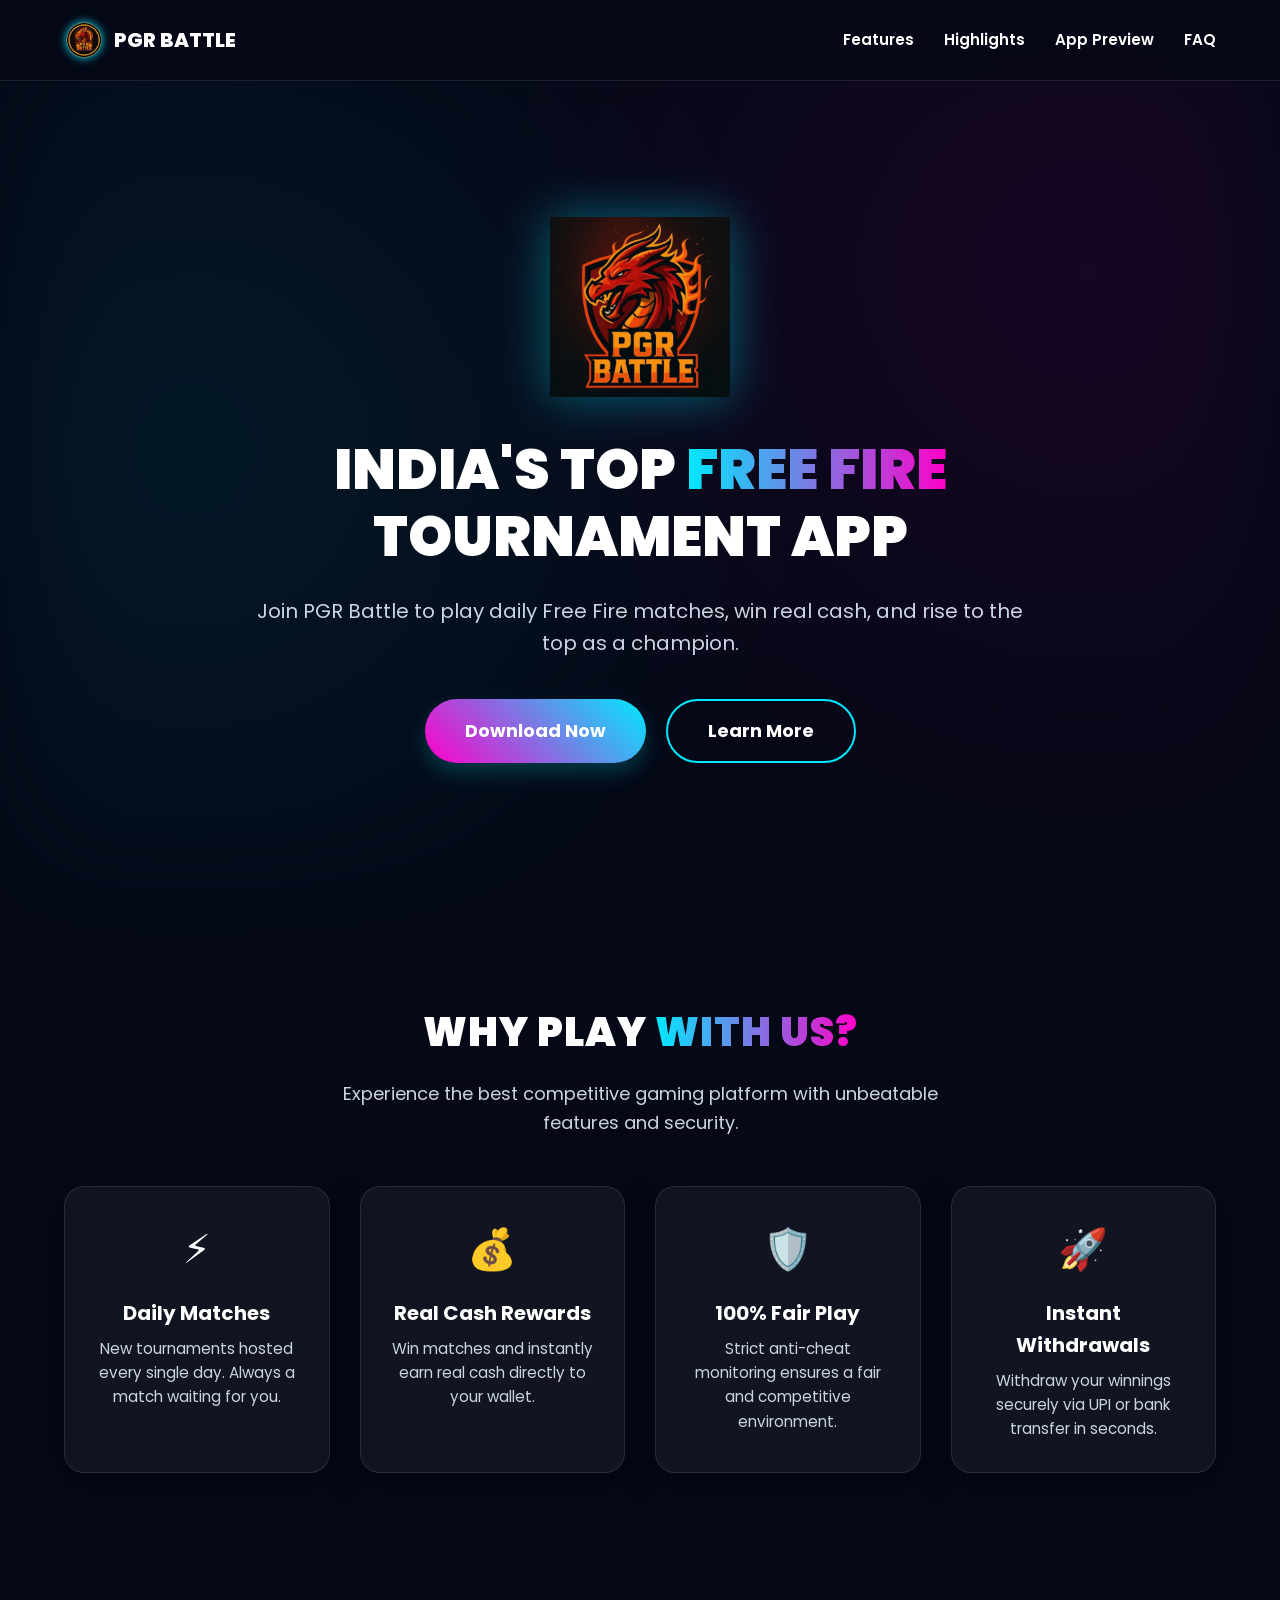
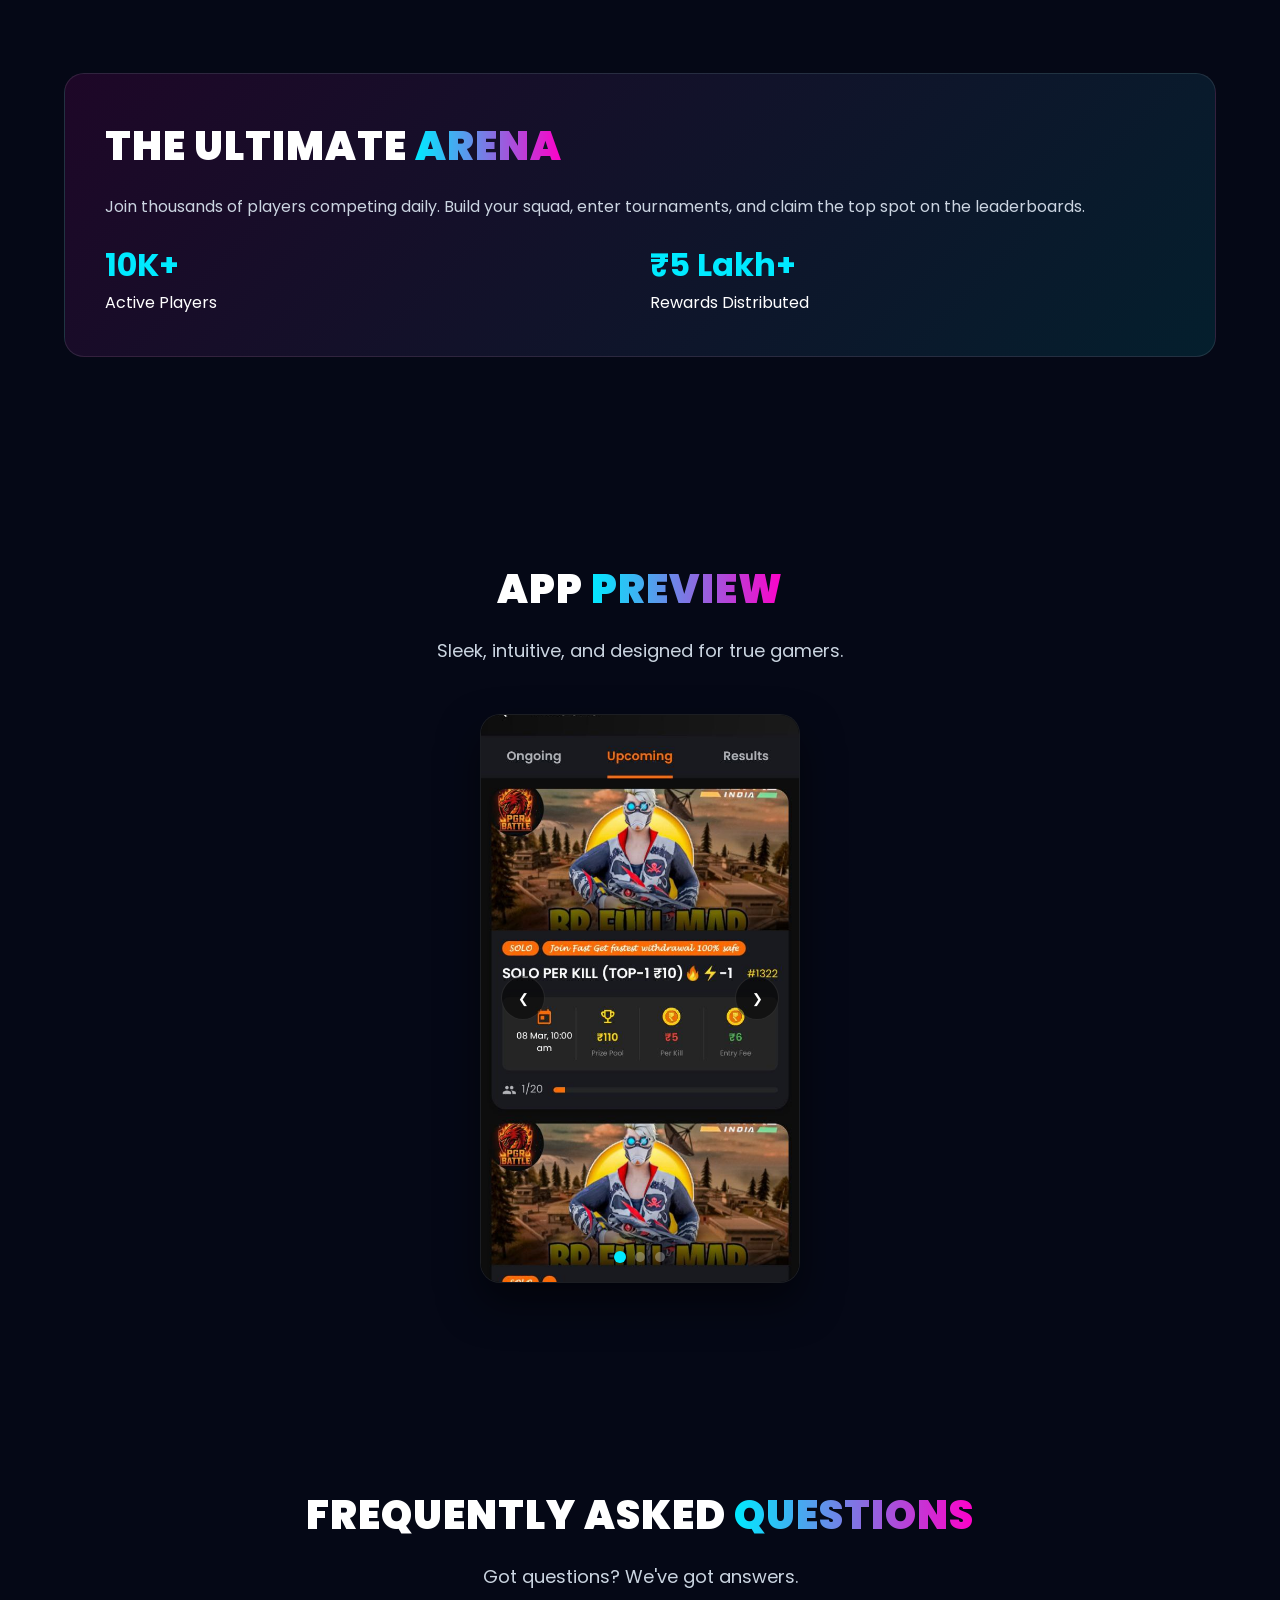
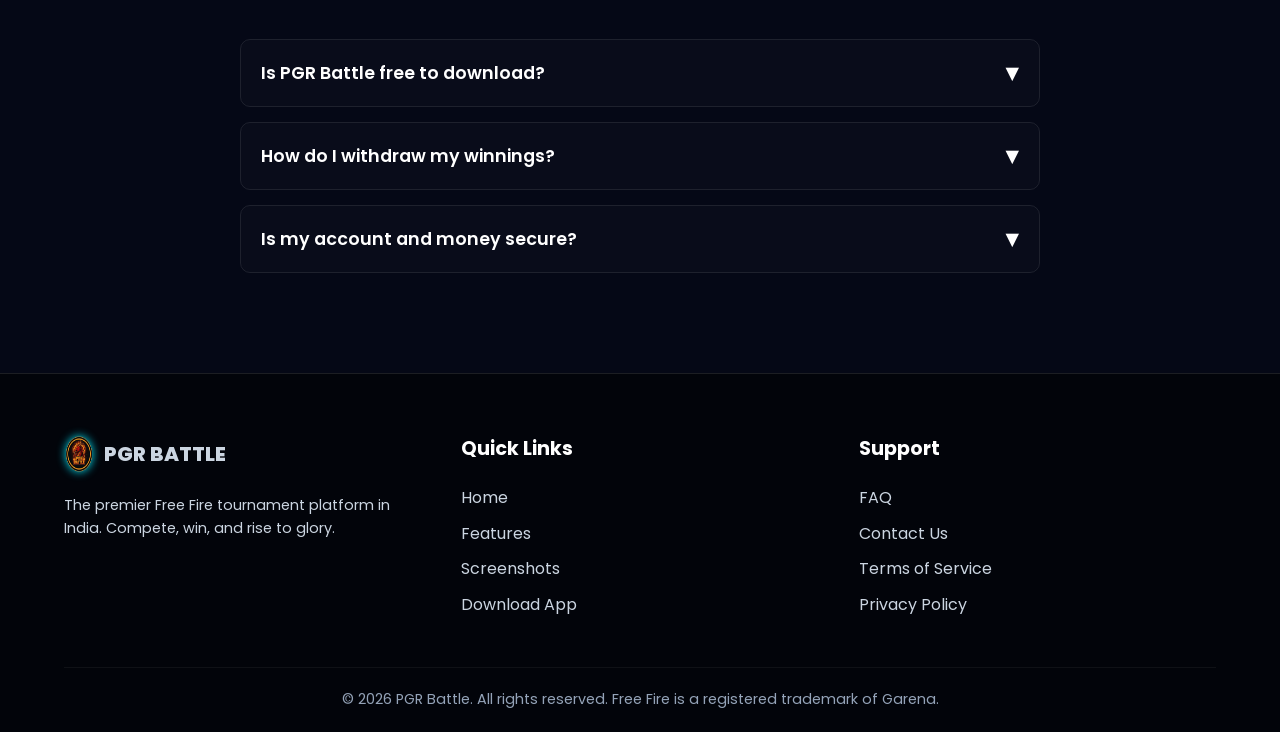
==== commit 7685f22a: "Update PGRBattle website" ====
--- a/index.html
+++ b/index.html
@@ -28,7 +28,7 @@
   <link rel="apple-touch-icon" href="apple-touch-icon.png">
 
   <!-- Core Styles -->
-  <link rel="stylesheet" href="style.css">
+  <link rel="stylesheet" href="style.css?v=3">
 </head>
 <body>
 
--- a/style.css
+++ b/style.css
@@ -387,28 +387,35 @@
 /* ===== SCREENSHOT CAROUSEL ===== */
 .carousel-container {
   position: relative;
-  max-width: 900px;
+  width: 100%;
+  max-width: 320px; /* Mobile phone width */
   margin: 0 auto;
-  overflow: hidden;
   border-radius: 20px;
   box-shadow: 0 20px 40px rgba(0,0,0,0.5);
   border: 1px solid var(--glass-border);
+  background: var(--bg-darker);
+  overflow: hidden;
+  aspect-ratio: 9/16; /* Enforce phone shape */
 }
 
 .carousel-track {
   display: flex;
+  height: 100%;
   transition: transform 0.5s cubic-bezier(0.25, 1, 0.5, 1);
 }
 
 .carousel-slide {
-  min-width: 100%;
-  position: relative;
+  flex: 0 0 100%;
+  width: 100%;
+  height: 100%;
+  display: flex;
+  justify-content: center;
+  align-items: center;
 }
 
 .carousel-slide img {
   width: 100%;
-  height: auto;
-  max-height: 500px;
+  height: 100%;
   object-fit: cover;
   display: block;
 }
